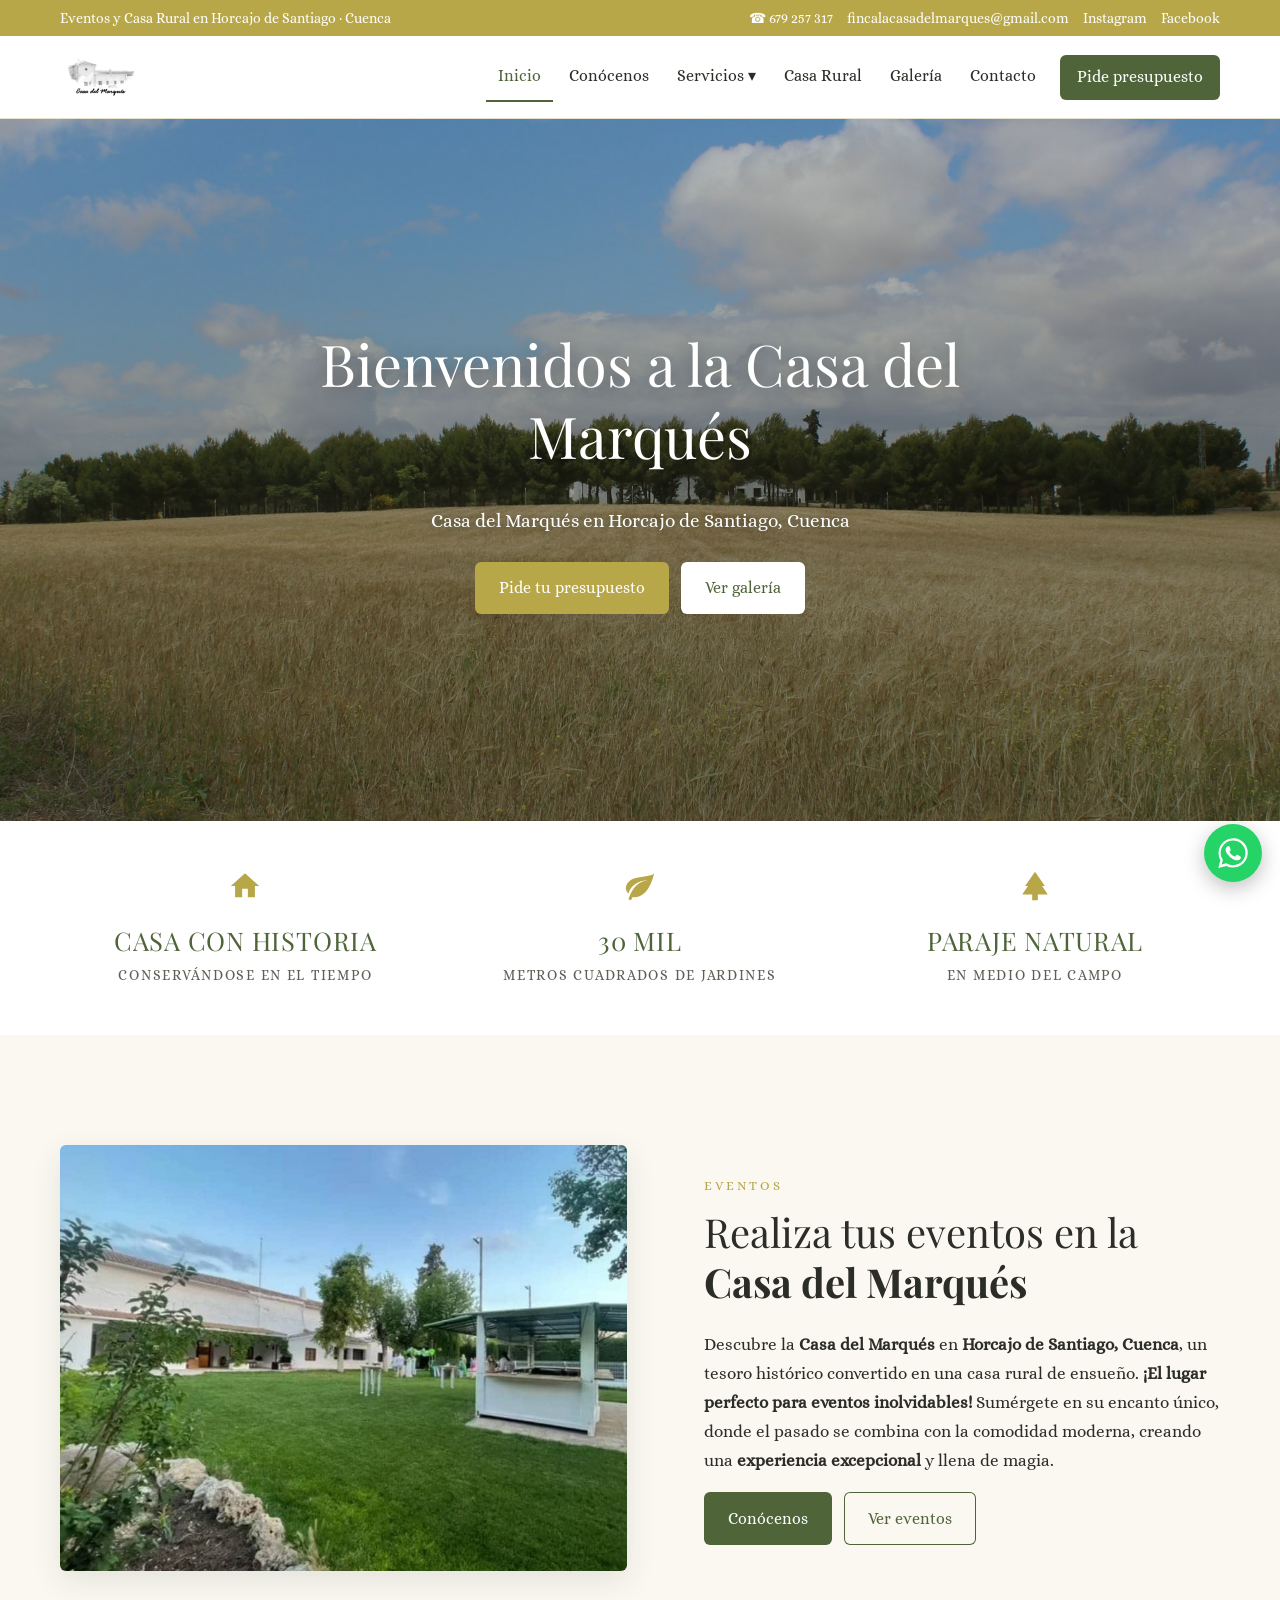
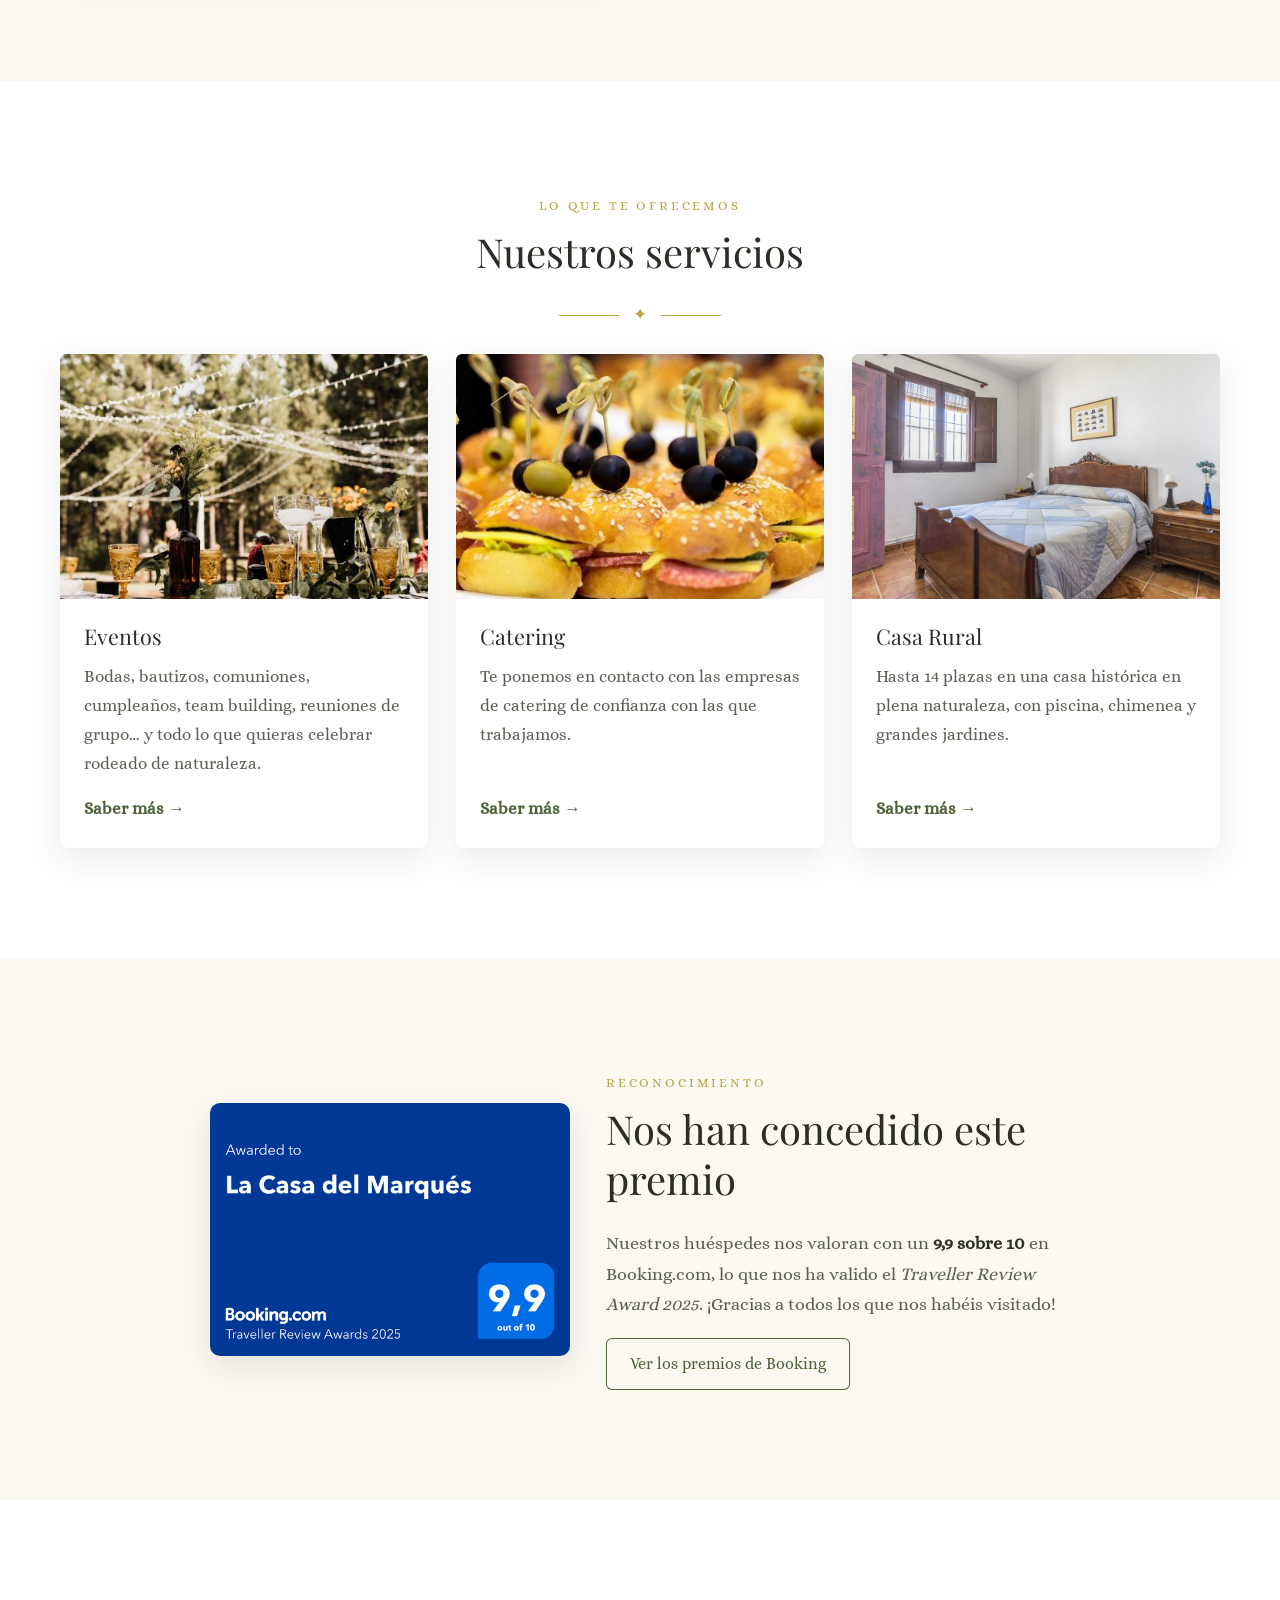
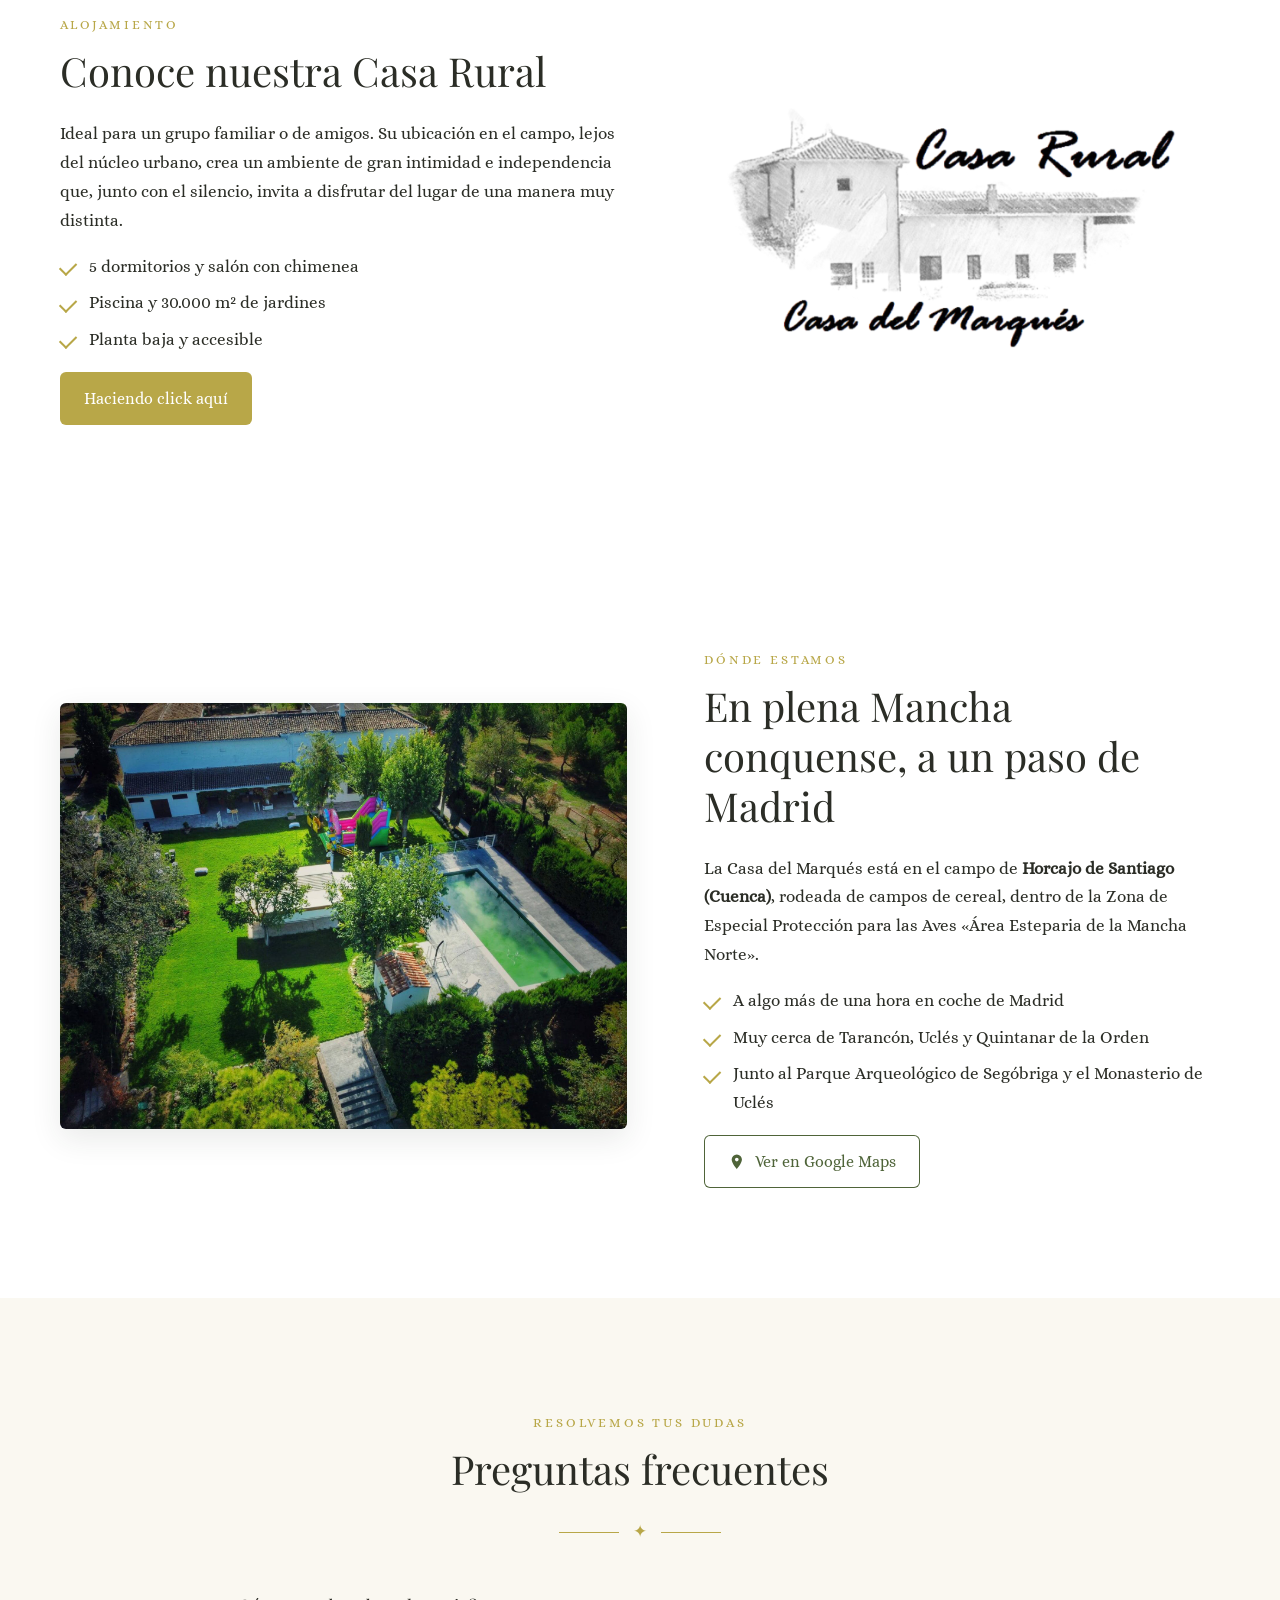
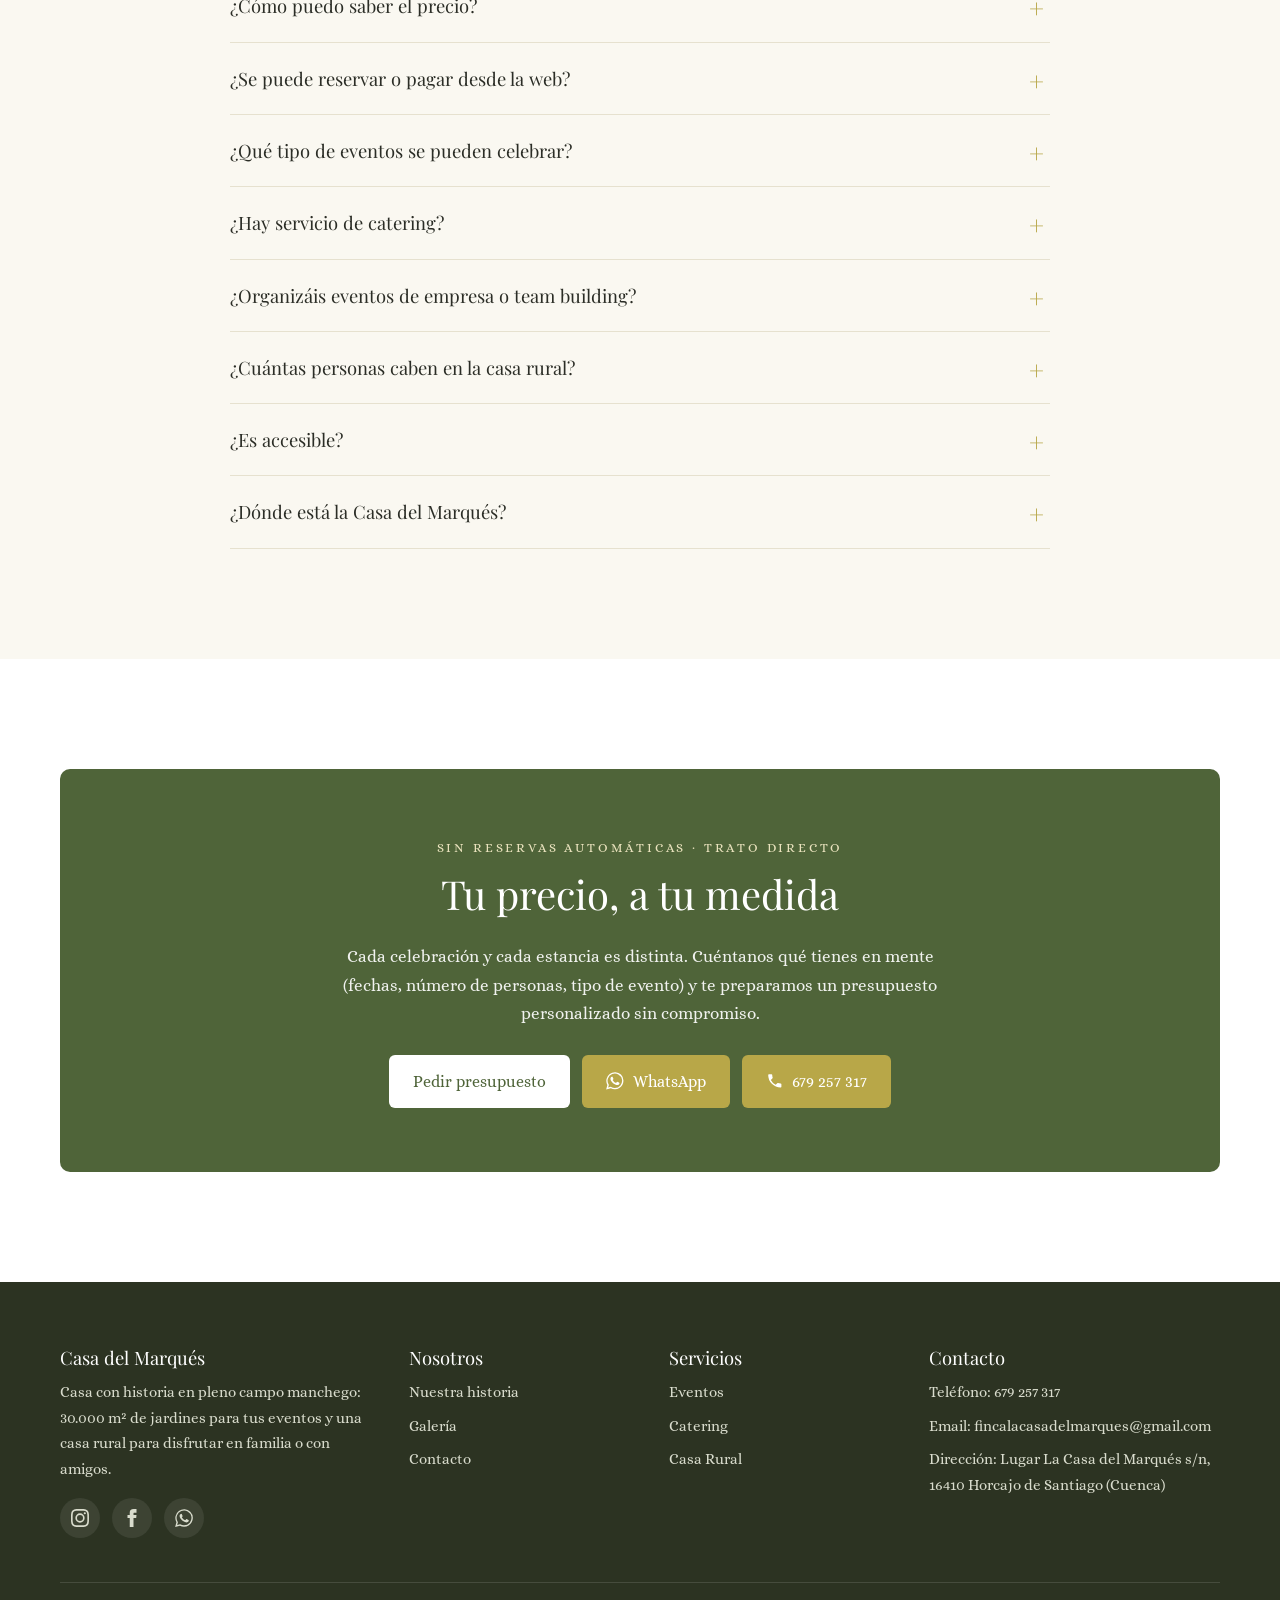
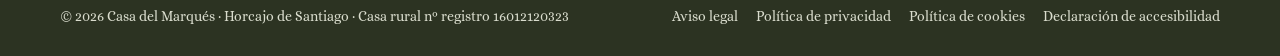
==== web-casa-del-marques-FINAL/index.html @ f844bd2a "Primera versión de la web de la Casa del Marqués" ====
<!doctype html>
<html lang="es">
<head>
<meta charset="utf-8">
<meta name="viewport" content="width=device-width, initial-scale=1">
<title>Casa del Marqués | Finca para eventos y casa rural en Cuenca (Horcajo de Santiago)</title>
<meta name="description" content="Finca para eventos y casa rural en Horcajo de Santiago (Cuenca), a algo más de una hora de Madrid: 30.000 m² de jardines para bodas, bautizos, comuniones, team building y reuniones de grupo. Pide presupuesto personalizado.">
<link rel="canonical" href="https://lacasadelmarques.es/">
<meta property="og:type" content="website">
<meta property="og:site_name" content="Casa del Marqués">
<meta property="og:title" content="Casa del Marqués | Finca para eventos y casa rural en Cuenca (Horcajo de Santiago)">
<meta property="og:description" content="Finca para eventos y casa rural en Horcajo de Santiago (Cuenca), a algo más de una hora de Madrid: 30.000 m² de jardines para bodas, bautizos, comuniones, team building y reuniones de grupo. Pide presupuesto personalizado.">
<meta property="og:url" content="https://lacasadelmarques.es/">
<meta property="og:image" content="https://lacasadelmarques.es/img/portada.jpg">
<meta property="og:locale" content="es_ES">
<meta name="theme-color" content="#4f6439">
<meta name="geo.region" content="ES-CU">
<meta name="geo.placename" content="Horcajo de Santiago">
<link rel="icon" href="img/favicon.svg" type="image/svg+xml">
<link rel="preconnect" href="https://fonts.googleapis.com">
<link rel="preconnect" href="https://fonts.gstatic.com" crossorigin>
<link href="https://fonts.googleapis.com/css2?family=Alice&family=Playfair+Display:ital,wght@0,400;0,600;1,400&display=swap" rel="stylesheet">
<link rel="stylesheet" href="css/estilos.css">
<script type="application/ld+json">{"@context": "https://schema.org", "@type": ["LodgingBusiness", "EventVenue"], "name": "Casa del Marqués", "description": "Finca para eventos y casa rural en Horcajo de Santiago (Cuenca): bodas, bautizos, comuniones, cumpleaños, team building y reuniones de grupo en 30.000 m² de jardines. Casa rural de 3 estrellas verdes para grupos de hasta 14 personas.", "areaServed": ["Cuenca", "Toledo", "Madrid", "Castilla-La Mancha"], "knowsAbout": ["Bodas", "Bautizos", "Comuniones", "Cumpleaños", "Team building", "Reuniones de empresa", "Turismo rural"], "url": "https://lacasadelmarques.es/", "telephone": "+34679257317", "email": "fincalacasadelmarques@gmail.com", "image": "https://lacasadelmarques.es/img/portada.jpg", "address": {"@type": "PostalAddress", "addressLocality": "Horcajo de Santiago", "postalCode": "16410", "addressRegion": "Cuenca", "addressCountry": "ES"}, "sameAs": ["https://www.instagram.com/casadelmarques_eventos", "https://www.facebook.com/eventoscasadelmarqueshorcajo"], "amenityFeature": [{"@type": "LocationFeatureSpecification", "name": "Piscina", "value": true}, {"@type": "LocationFeatureSpecification", "name": "Chimenea", "value": true}, {"@type": "LocationFeatureSpecification", "name": "Accesible", "value": true}, {"@type": "LocationFeatureSpecification", "name": "Cuna disponible", "value": true}, {"@type": "LocationFeatureSpecification", "name": "Amplios jardines", "value": true}]}</script><script type="application/ld+json">{"@context": "https://schema.org", "@type": "FAQPage", "mainEntity": [{"@type": "Question", "name": "¿Cómo puedo saber el precio?", "acceptedAnswer": {"@type": "Answer", "text": "No tenemos tarifas cerradas: cada evento o estancia se presupuesta de forma personalizada. Escríbenos con la fecha aproximada, el número de personas y lo que quieres celebrar, y te enviamos un precio sin compromiso."}}, {"@type": "Question", "name": "¿Se puede reservar o pagar desde la web?", "acceptedAnswer": {"@type": "Answer", "text": "No. Preferimos hablar contigo directamente para entender lo que necesitas. Escríbenos por el formulario, WhatsApp o teléfono y te atenderemos personalmente."}}, {"@type": "Question", "name": "¿Qué tipo de eventos se pueden celebrar?", "acceptedAnswer": {"@type": "Answer", "text": "Bodas, bautizos, comuniones, cumpleaños, despedidas de soltero/a, reuniones familiares, jubilaciones, retiros, actividades de team building y reuniones de grupo o de empresa… ¡y lo que quieras celebrar! Disponemos de 30.000 m² de jardines y praderas."}}, {"@type": "Question", "name": "¿Hay servicio de catering?", "acceptedAnswer": {"@type": "Answer", "text": "Trabajamos con empresas de catering de confianza y te ponemos en contacto con ellas para que elijas el menú que mejor se adapte a tu celebración y a tu presupuesto."}}, {"@type": "Question", "name": "¿Organizáis eventos de empresa o team building?", "acceptedAnswer": {"@type": "Answer", "text": "Sí. La finca es ideal para jornadas de team building, reuniones de grupo y encuentros de empresa en plena naturaleza, con 30.000 m² de jardines y praderas. Cuéntanos qué necesitas y te preparamos una propuesta."}}, {"@type": "Question", "name": "¿Cuántas personas caben en la casa rural?", "acceptedAnswer": {"@type": "Answer", "text": "La casa rural tiene 10 plazas en 5 dormitorios, ampliables con 2 sofás cama de matrimonio (4 plazas más) y una cuna de viaje."}}, {"@type": "Question", "name": "¿Es accesible?", "acceptedAnswer": {"@type": "Answer", "text": "Sí. La casa está en planta baja y cuenta con aseos adaptados."}}, {"@type": "Question", "name": "¿Dónde está la Casa del Marqués?", "acceptedAnswer": {"@type": "Answer", "text": "En pleno campo, en el término municipal de Horcajo de Santiago (Cuenca), en la Mancha conquense, dentro de una Zona de Especial Protección para las Aves (ZEPA) de la Red Natura 2000. Está a algo más de una hora en coche de Madrid y muy cerca de Tarancón, Uclés y el Parque Arqueológico de Segóbriga. Te enviamos la ubicación exacta al contactar."}}]}</script>
</head>
<body data-raiz="">

<a class="trampa" href="#contenido">Saltar al contenido</a>
<div class="barra-top">
  <div class="contenedor">
    <span class="solo-escritorio">Eventos y Casa Rural en Horcajo de Santiago · Cuenca</span>
    <span class="redes">
      <a href="tel:+34679257317">☎ 679 257 317</a>
      <a href="mailto:fincalacasadelmarques@gmail.com" class="solo-escritorio">fincalacasadelmarques@gmail.com</a>
      <a href="https://www.instagram.com/casadelmarques_eventos" target="_blank" rel="noopener">Instagram</a>
      <a href="https://www.facebook.com/eventoscasadelmarqueshorcajo" target="_blank" rel="noopener">Facebook</a>
    </span>
  </div>
</div>
<header class="cabecera">
  <div class="contenedor">
    <a class="logo" href="./" aria-label="Casa del Marqués — inicio">
      <img src="img/logo.png" alt="Casa del Marqués" width="120" height="62">
      <span class="logo-texto">Casa del Marqués<small>Horcajo de Santiago</small></span>
    </a>
    <button class="boton-menu" aria-label="Abrir menú" aria-expanded="false" aria-controls="nav"><span></span><span></span><span></span></button>
    <nav class="nav" id="nav" aria-label="Menú principal">
      <ul class="menu">
        <li><a href="./" aria-current="page">Inicio</a></li>
        <li><a href="conocenos/">Conócenos</a></li>
        <li class="submenu"><a href="eventos/">Servicios ▾</a>
          <ul>
            <li><a href="eventos/">Eventos</a></li>
            <li><a href="catering/">Catering</a></li>
            <li><a href="casa-rural/">Casa Rural</a></li>
          </ul>
        </li>
        <li><a href="casa-rural/">Casa Rural</a></li>
        <li><a href="galeria/">Galería</a></li>
        <li><a href="contacto/">Contacto</a></li>
        <li><a class="btn" href="contacto/">Pide presupuesto</a></li>
      </ul>
    </nav>
  </div>
</header>
<main id="contenido">


<section class="hero">
  <div class="foto-fondo"><img src="img/portada.jpg" alt="" fetchpriority="high"></div>
  <div class="contenido">
    <h1>Bienvenidos a la Casa del Marqués</h1>
    <p>Casa del Marqués en Horcajo de Santiago, Cuenca</p>
    <div class="botones"><a class="btn btn--dorado" href="contacto/">Pide tu presupuesto</a><a class="btn btn--blanco" href="galeria/">Ver galería</a></div>
  </div>
</section>

<section class="seccion" style="padding-block:48px">
  <div class="contenedor destacados">
    <a class="destacado" href="conocenos/" style="text-decoration:none"><svg viewBox="0 0 24 24" aria-hidden="true"><path d="M10 20v-6h4v6h5v-8h3L12 3 2 12h3v8z"/></svg><div class="num">Casa con historia</div><p>Conservándose en el tiempo</p></a>
    <a class="destacado" href="casa-rural/" style="text-decoration:none"><svg viewBox="0 0 24 24" aria-hidden="true"><path d="M17 8C8 10 5.9 16.2 3.8 21.3l1.9.7 1-2.3c.5.2 1 .3 1.3.3C19 20 22 3 22 3c-1 2-8 2.3-13 3.3S2 11.5 2 13.5s1.8 3.8 1.8 3.8C7 8 17 8 17 8z"/></svg><div class="num">30 mil</div><p>Metros cuadrados de jardines</p></a>
    <a class="destacado" href="galeria/" style="text-decoration:none"><svg viewBox="0 0 24 24" aria-hidden="true"><path d="M17 12h2L12 2 5 12h2l-4 6h7v4h4v-4h7z"/></svg><div class="num">Paraje natural</div><p>En medio del campo</p></a>
  </div>
</section>

<section class="seccion seccion--crema">
  <div class="contenedor bloque aparece">
    <div class="foto " data-nombre="Jardín de la Casa del Marqués preparado para un evento"><img src="img/vista_pradera_kiosco_2.jpg" alt="Jardín de la Casa del Marqués preparado para un evento" loading="lazy"></div>
    <div>
      <span class="antetitulo">Eventos</span>
      <h2>Realiza tus eventos en la <strong>Casa del Marqués</strong></h2>
      <p>Descubre la <strong>Casa del Marqués</strong> en <strong>Horcajo de Santiago, Cuenca</strong>, un tesoro histórico convertido en una casa rural de ensueño. <strong>¡El lugar perfecto para eventos inolvidables!</strong> Sumérgete en su encanto único, donde el pasado se combina con la comodidad moderna, creando una <strong>experiencia excepcional</strong> y llena de magia.</p>
      <div class="botones"><a class="btn" href="conocenos/">Conócenos</a><a class="btn btn--borde" href="eventos/">Ver eventos</a></div>
    </div>
  </div>
</section>

<section class="seccion">
  <div class="contenedor">
    <div class="centro aparece">
      <span class="antetitulo">Lo que te ofrecemos</span>
      <h2>Nuestros servicios</h2>
      <div class="adorno">✦</div>
    </div>
    <div class="tarjetas">
      <a class="tarjeta aparece" href="eventos/"><div class="foto " data-nombre="Evento en la Casa del Marqués"><img src="img/evento.jpg" alt="Evento en la Casa del Marqués" loading="lazy"></div><div class="cuerpo"><h3>Eventos</h3><p>Bodas, bautizos, comuniones, cumpleaños, team building, reuniones de grupo… y todo lo que quieras celebrar rodeado de naturaleza.</p><span class="mas">Saber más →</span></div></a>
      <a class="tarjeta aparece" href="catering/"><div class="foto " data-nombre="Servicio de catering"><img src="img/catering.jpg" alt="Servicio de catering" loading="lazy"></div><div class="cuerpo"><h3>Catering</h3><p>Te ponemos en contacto con las empresas de catering de confianza con las que trabajamos.</p><span class="mas">Saber más →</span></div></a>
      <a class="tarjeta aparece" href="casa-rural/"><div class="foto " data-nombre="Dormitorio de la casa rural"><img src="img/casa-rural.jpg" alt="Dormitorio de la casa rural" loading="lazy"></div><div class="cuerpo"><h3>Casa Rural</h3><p>Hasta 14 plazas en una casa histórica en plena naturaleza, con piscina, chimenea y grandes jardines.</p><span class="mas">Saber más →</span></div></a>
    </div>
  </div>
</section>

<section class="seccion seccion--crema">
  <div class="contenedor premio aparece">
    <img class="premio-img" src="img/premio-booking-2025.png" alt="Premio Booking.com Traveller Review Awards 2025: La Casa del Marqués, 9,9 sobre 10" width="420" height="295" loading="lazy">
    <div>
      <span class="antetitulo">Reconocimiento</span>
      <h2>Nos han concedido este premio</h2>
      <p class="lead">Nuestros huéspedes nos valoran con un <strong>9,9 sobre 10</strong> en Booking.com, lo que nos ha valido el <em>Traveller Review Award 2025</em>. ¡Gracias a todos los que nos habéis visitado!</p>
      <a class="btn btn--borde" href="https://www.booking.com/traveller-review-awards" target="_blank" rel="noopener">Ver los premios de Booking</a>
    </div>
  </div>
</section>

<section class="seccion">
  <div class="contenedor bloque bloque--inverso aparece">
    <div class="foto foto--dibujo" data-nombre="Casa Rural Casa del Marqués"><img src="img/casa-rural-dibujo.png" alt="Casa Rural Casa del Marqués" loading="lazy"></div>
    <div>
      <span class="antetitulo">Alojamiento</span>
      <h2>Conoce nuestra Casa Rural</h2>
      <p>Ideal para un grupo familiar o de amigos. Su ubicación en el campo, lejos del núcleo urbano, crea un ambiente de gran intimidad e independencia que, junto con el silencio, invita a disfrutar del lugar de una manera muy distinta.</p>
      <ul class="lista-check">
        <li>5 dormitorios y salón con chimenea</li>
        <li>Piscina y 30.000 m² de jardines</li>
        <li>Planta baja y accesible</li>
      </ul>
      <a class="btn btn--dorado" href="casa-rural/">Haciendo click aquí</a>
    </div>
  </div>
</section>

<section class="seccion">
  <div class="contenedor bloque aparece">
    <div class="foto " data-nombre="Vista aérea de la finca Casa del Marqués en Horcajo de Santiago"><img src="img/galeria/vista_aerea_pradera_1.jpg" alt="Vista aérea de la finca Casa del Marqués en Horcajo de Santiago" loading="lazy"></div>
    <div>
      <span class="antetitulo">Dónde estamos</span>
      <h2>En plena Mancha conquense, a un paso de Madrid</h2>
      <p>La Casa del Marqués está en el campo de <strong>Horcajo de Santiago (Cuenca)</strong>, rodeada de campos de cereal, dentro de la Zona de Especial Protección para las Aves «Área Esteparia de la Mancha Norte».</p>
      <ul class="lista-check">
        <li>A algo más de una hora en coche de Madrid</li>
        <li>Muy cerca de Tarancón, Uclés y Quintanar de la Orden</li>
        <li>Junto al Parque Arqueológico de Segóbriga y el Monasterio de Uclés</li>
      </ul>
      <a class="btn btn--borde" href="https://www.google.com/maps/search/?api=1&query=Casa+del+Marqu%C3%A9s+Horcajo+de+Santiago+Cuenca" target="_blank" rel="noopener"><svg viewBox="0 0 24 24" aria-hidden="true"><path d="M12 2a7 7 0 0 0-7 7c0 5.2 7 13 7 13s7-7.8 7-13a7 7 0 0 0-7-7zm0 9.5a2.5 2.5 0 1 1 0-5 2.5 2.5 0 0 1 0 5z"/></svg> Ver en Google Maps</a>
    </div>
  </div>
</section>

<section class="seccion seccion--crema">
  <div class="contenedor">
    <div class="centro aparece">
      <span class="antetitulo">Resolvemos tus dudas</span>
      <h2>Preguntas frecuentes</h2>
      <div class="adorno">✦</div>
    </div>
    <div class="faq"><details><summary>¿Cómo puedo saber el precio?</summary><p>No tenemos tarifas cerradas: cada evento o estancia se presupuesta de forma personalizada. Escríbenos con la fecha aproximada, el número de personas y lo que quieres celebrar, y te enviamos un precio sin compromiso.</p></details>
<details><summary>¿Se puede reservar o pagar desde la web?</summary><p>No. Preferimos hablar contigo directamente para entender lo que necesitas. Escríbenos por el formulario, WhatsApp o teléfono y te atenderemos personalmente.</p></details>
<details><summary>¿Qué tipo de eventos se pueden celebrar?</summary><p>Bodas, bautizos, comuniones, cumpleaños, despedidas de soltero/a, reuniones familiares, jubilaciones, retiros, actividades de team building y reuniones de grupo o de empresa… ¡y lo que quieras celebrar! Disponemos de 30.000 m² de jardines y praderas.</p></details>
<details><summary>¿Hay servicio de catering?</summary><p>Trabajamos con empresas de catering de confianza y te ponemos en contacto con ellas para que elijas el menú que mejor se adapte a tu celebración y a tu presupuesto.</p></details>
<details><summary>¿Organizáis eventos de empresa o team building?</summary><p>Sí. La finca es ideal para jornadas de team building, reuniones de grupo y encuentros de empresa en plena naturaleza, con 30.000 m² de jardines y praderas. Cuéntanos qué necesitas y te preparamos una propuesta.</p></details>
<details><summary>¿Cuántas personas caben en la casa rural?</summary><p>La casa rural tiene 10 plazas en 5 dormitorios, ampliables con 2 sofás cama de matrimonio (4 plazas más) y una cuna de viaje.</p></details>
<details><summary>¿Es accesible?</summary><p>Sí. La casa está en planta baja y cuenta con aseos adaptados.</p></details>
<details><summary>¿Dónde está la Casa del Marqués?</summary><p>En pleno campo, en el término municipal de Horcajo de Santiago (Cuenca), en la Mancha conquense, dentro de una Zona de Especial Protección para las Aves (ZEPA) de la Red Natura 2000. Está a algo más de una hora en coche de Madrid y muy cerca de Tarancón, Uclés y el Parque Arqueológico de Segóbriga. Te enviamos la ubicación exacta al contactar.</p></details></div>
  </div>
</section>


<section class="seccion">
  <div class="contenedor">
    <div class="cta aparece">
      <span class="antetitulo" style="color:var(--dorado-claro)">Sin reservas automáticas · trato directo</span>
      <h2>Tu precio, a tu medida</h2>
      <p>Cada celebración y cada estancia es distinta. Cuéntanos qué tienes en mente (fechas, número de personas, tipo de evento) y te preparamos un presupuesto personalizado sin compromiso.</p>
      <div class="botones">
        <a class="btn btn--blanco" href="contacto/">Pedir presupuesto</a>
        <a class="btn btn--dorado" href="https://wa.me/34679257317" target="_blank" rel="noopener"><svg viewBox="0 0 24 24" aria-hidden="true"><path d="M17.5 14.4c-.3-.1-1.8-.9-2-1s-.5-.1-.7.1-.8 1-.9 1.2-.3.2-.6.1a8 8 0 0 1-2.4-1.5 9 9 0 0 1-1.6-2c-.2-.3 0-.5.1-.6l.4-.5.3-.5v-.5l-.9-2.2c-.2-.6-.5-.5-.7-.5h-.6a1.1 1.1 0 0 0-.8.4 3.4 3.4 0 0 0-1 2.5 5.9 5.9 0 0 0 1.2 3.1 13.4 13.4 0 0 0 5.2 4.6c.7.3 1.3.5 1.7.6a4.2 4.2 0 0 0 1.9.1 3.1 3.1 0 0 0 2-1.4 2.5 2.5 0 0 0 .2-1.4c-.1-.1-.3-.2-.6-.3zM12 21.8a9.9 9.9 0 0 1-5-1.4l-.4-.2-3.7 1 1-3.6-.2-.4A9.9 9.9 0 1 1 12 21.8zm8.4-18.3A11.8 11.8 0 0 0 1.9 17.7L.2 24l6.4-1.7A11.8 11.8 0 0 0 23.8 12a11.7 11.7 0 0 0-3.4-8.5z"/></svg> WhatsApp</a>
        <a class="btn btn--dorado" href="tel:+34679257317"><svg viewBox="0 0 24 24" aria-hidden="true"><path d="M6.6 10.8a15.1 15.1 0 0 0 6.6 6.6l2.2-2.2c.3-.3.7-.4 1-.2 1.1.4 2.3.6 3.6.6.6 0 1 .4 1 1V20c0 .6-.4 1-1 1A17 17 0 0 1 3 4c0-.6.4-1 1-1h3.5c.6 0 1 .4 1 1 0 1.3.2 2.5.6 3.6.1.3 0 .7-.2 1z"/></svg> 679 257 317</a>
      </div>
    </div>
  </div>
</section>

</main>

<footer class="pie-web">
  <div class="contenedor">
    <div class="pie-columnas">
      <div>
        <h4>Casa del Marqués</h4>
        <p>Casa con historia en pleno campo manchego: 30.000 m² de jardines para tus eventos y una casa rural para disfrutar en familia o con amigos.</p>
        <div class="redes">
          <a href="https://www.instagram.com/casadelmarques_eventos" target="_blank" rel="noopener" aria-label="Instagram"><svg viewBox="0 0 24 24" aria-hidden="true"><path d="M12 2.2c3.2 0 3.6 0 4.8.1 3.3.1 4.8 1.7 4.9 4.9.1 1.3.1 1.6.1 4.8s0 3.6-.1 4.8c-.1 3.2-1.7 4.8-4.9 4.9-1.3.1-1.6.1-4.8.1s-3.6 0-4.8-.1c-3.3-.1-4.8-1.7-4.9-4.9C2.2 15.6 2.2 15.2 2.2 12s0-3.6.1-4.8C2.4 3.9 3.9 2.4 7.2 2.3c1.2-.1 1.6-.1 4.8-.1zM12 0C8.7 0 8.3 0 7.1.1 2.7.3.3 2.7.1 7.1 0 8.3 0 8.7 0 12s0 3.7.1 4.9c.2 4.4 2.6 6.8 7 7 1.2.1 1.6.1 4.9.1s3.7 0 4.9-.1c4.4-.2 6.8-2.6 7-7 .1-1.2.1-1.6.1-4.9s0-3.7-.1-4.9c-.2-4.4-2.6-6.8-7-7C15.7 0 15.3 0 12 0zm0 5.8a6.2 6.2 0 1 0 0 12.4 6.2 6.2 0 0 0 0-12.4zM12 16a4 4 0 1 1 0-8 4 4 0 0 1 0 8zm6.4-11.8a1.4 1.4 0 1 0 0 2.9 1.4 1.4 0 0 0 0-2.9z"/></svg></a>
          <a href="https://www.facebook.com/eventoscasadelmarqueshorcajo" target="_blank" rel="noopener" aria-label="Facebook"><svg viewBox="0 0 24 24" aria-hidden="true"><path d="M9 8H6v4h3v12h5V12h3.6l.4-4h-4V6.3c0-1 .2-1.3 1.1-1.3H18V0h-3.8C10.6 0 9 1.6 9 4.6z"/></svg></a>
          <a href="https://wa.me/34679257317" target="_blank" rel="noopener" aria-label="WhatsApp"><svg viewBox="0 0 24 24" aria-hidden="true"><path d="M17.5 14.4c-.3-.1-1.8-.9-2-1s-.5-.1-.7.1-.8 1-.9 1.2-.3.2-.6.1a8 8 0 0 1-2.4-1.5 9 9 0 0 1-1.6-2c-.2-.3 0-.5.1-.6l.4-.5.3-.5v-.5l-.9-2.2c-.2-.6-.5-.5-.7-.5h-.6a1.1 1.1 0 0 0-.8.4 3.4 3.4 0 0 0-1 2.5 5.9 5.9 0 0 0 1.2 3.1 13.4 13.4 0 0 0 5.2 4.6c.7.3 1.3.5 1.7.6a4.2 4.2 0 0 0 1.9.1 3.1 3.1 0 0 0 2-1.4 2.5 2.5 0 0 0 .2-1.4c-.1-.1-.3-.2-.6-.3zM12 21.8a9.9 9.9 0 0 1-5-1.4l-.4-.2-3.7 1 1-3.6-.2-.4A9.9 9.9 0 1 1 12 21.8zm8.4-18.3A11.8 11.8 0 0 0 1.9 17.7L.2 24l6.4-1.7A11.8 11.8 0 0 0 23.8 12a11.7 11.7 0 0 0-3.4-8.5z"/></svg></a>
        </div>
      </div>
      <div>
        <h4>Nosotros</h4>
        <ul>
          <li><a href="conocenos/">Nuestra historia</a></li>
          <li><a href="galeria/">Galería</a></li>
          <li><a href="contacto/">Contacto</a></li>
        </ul>
      </div>
      <div>
        <h4>Servicios</h4>
        <ul>
          <li><a href="eventos/">Eventos</a></li>
          <li><a href="catering/">Catering</a></li>
          <li><a href="casa-rural/">Casa Rural</a></li>
        </ul>
      </div>
      <div>
        <h4>Contacto</h4>
        <ul>
          <li>Teléfono: <a href="tel:+34679257317">679 257 317</a></li>
          <li>Email: <a href="mailto:fincalacasadelmarques@gmail.com">fincalacasadelmarques@gmail.com</a></li>
          <li>Dirección: <a href="https://www.google.com/maps/search/?api=1&query=Casa+del+Marqu%C3%A9s+Horcajo+de+Santiago+Cuenca" target="_blank" rel="noopener">Lugar La Casa del Marqués s/n, 16410 Horcajo de Santiago (Cuenca)</a></li>
        </ul>
      </div>
    </div>
    <div class="pie-legal">
      <span>© <span id="anio">2026</span> Casa del Marqués · Horcajo de Santiago · Casa rural nº registro 16012120323</span>
      <nav aria-label="Legal">
        <a href="aviso-legal/">Aviso legal</a>
        <a href="privacidad/">Política de privacidad</a>
        <a href="cookies/">Política de cookies</a>
        <a href="accesibilidad/">Declaración de accesibilidad</a>
      </nav>
    </div>
  </div>
</footer>
<a class="whatsapp-flotante" href="https://wa.me/34679257317?text=Hola%2C%20quer%C3%ADa%20informaci%C3%B3n%20sobre%20la%20Casa%20del%20Marqu%C3%A9s" target="_blank" rel="noopener" aria-label="Escríbenos por WhatsApp"><svg viewBox="0 0 24 24" aria-hidden="true"><path d="M17.5 14.4c-.3-.1-1.8-.9-2-1s-.5-.1-.7.1-.8 1-.9 1.2-.3.2-.6.1a8 8 0 0 1-2.4-1.5 9 9 0 0 1-1.6-2c-.2-.3 0-.5.1-.6l.4-.5.3-.5v-.5l-.9-2.2c-.2-.6-.5-.5-.7-.5h-.6a1.1 1.1 0 0 0-.8.4 3.4 3.4 0 0 0-1 2.5 5.9 5.9 0 0 0 1.2 3.1 13.4 13.4 0 0 0 5.2 4.6c.7.3 1.3.5 1.7.6a4.2 4.2 0 0 0 1.9.1 3.1 3.1 0 0 0 2-1.4 2.5 2.5 0 0 0 .2-1.4c-.1-.1-.3-.2-.6-.3zM12 21.8a9.9 9.9 0 0 1-5-1.4l-.4-.2-3.7 1 1-3.6-.2-.4A9.9 9.9 0 1 1 12 21.8zm8.4-18.3A11.8 11.8 0 0 0 1.9 17.7L.2 24l6.4-1.7A11.8 11.8 0 0 0 23.8 12a11.7 11.7 0 0 0-3.4-8.5z"/></svg></a>

<script src="js/main.js"></script>
</body>
</html>
---- web-casa-del-marques-FINAL/css/estilos.css ----
/* =========================================================
   Casa del Marqués — hoja de estilos
   Para cambiar los colores de toda la web, edita las variables
   de :root (justo debajo).
   ========================================================= */
:root {
  --verde: #4f6439;        /* verde oliva principal (botones, títulos) */
  --verde-oscuro: #3a4a2a;
  --dorado: #b8a748;       /* dorado de los detalles */
  --dorado-claro: #e9e2bd;
  --crema: #faf8f1;        /* fondo suave de secciones */
  --texto: #2b2d26;
  --texto-suave: #5d6056;
  --blanco: #ffffff;
  --borde: #e6e1cf;
  --sombra: 0 10px 30px rgba(43, 45, 38, .10);
  --radio: 6px;
  --ancho: 1160px;
  --titulos: "Playfair Display", Georgia, serif;
  --cuerpo: "Alice", Georgia, serif;
}

* { box-sizing: border-box; }
html { scroll-behavior: smooth; }
body {
  margin: 0;
  font-family: var(--cuerpo);
  font-size: 17px;
  line-height: 1.7;
  color: var(--texto);
  background: var(--blanco);
}
img { max-width: 100%; display: block; }
a { color: var(--verde); }
h1, h2, h3, h4 { font-family: var(--titulos); font-weight: 400; line-height: 1.25; color: var(--texto); margin: 0 0 .6em; }
h1 { font-size: clamp(2.1rem, 5vw, 3.6rem); }
h2 { font-size: clamp(1.7rem, 3.5vw, 2.5rem); }
h3 { font-size: 1.35rem; }
p { margin: 0 0 1em; }
strong { color: var(--texto); }

.contenedor { width: min(var(--ancho), 100% - 32px); margin-inline: auto; }
.seccion { padding: clamp(56px, 9vw, 110px) 0; }
.seccion--crema { background: var(--crema); }
.centro { text-align: center; }
.antetitulo {
  display: inline-block; font-size: .8rem; letter-spacing: .22em; text-transform: uppercase;
  color: var(--dorado); margin-bottom: .8em;
}
.adorno { display: flex; align-items: center; justify-content: center; gap: 14px; color: var(--dorado); margin: 0 auto 1.4em; }
.adorno::before, .adorno::after { content: ""; height: 1px; width: 60px; background: var(--dorado); }
.lead { font-size: 1.12rem; color: var(--texto-suave); max-width: 720px; }
.centro .lead { margin-inline: auto; }

/* ---------- Botones ---------- */
.btn {
  display: inline-flex; align-items: center; gap: .55em; padding: .8em 1.5em;
  background: var(--verde); color: var(--blanco); border: 0; border-radius: var(--radio);
  font-family: var(--cuerpo); font-size: 1rem; text-decoration: none; cursor: pointer;
  transition: background .2s, transform .2s;
}
.btn:hover { background: var(--verde-oscuro); transform: translateY(-1px); }
.btn--dorado { background: var(--dorado); }
.btn--dorado:hover { background: #9d8e38; }
.btn--borde { background: transparent; color: var(--verde); box-shadow: inset 0 0 0 1px var(--verde); }
.btn--borde:hover { background: var(--verde); color: var(--blanco); }
.btn--blanco { background: var(--blanco); color: var(--verde); }
.btn--blanco:hover { background: var(--dorado-claro); }
.botones { display: flex; flex-wrap: wrap; gap: 12px; }
.centro .botones { justify-content: center; }
.btn svg { width: 1.1em; height: 1.1em; fill: currentColor; }

/* ---------- Barra superior y cabecera ---------- */
.barra-top { background: var(--dorado); color: var(--blanco); font-size: .9rem; }
.barra-top .contenedor { display: flex; justify-content: space-between; gap: 16px; padding: 6px 0; flex-wrap: wrap; }
.barra-top a { color: var(--blanco); text-decoration: none; }
.barra-top a:hover { text-decoration: underline; }
.barra-top .redes { display: flex; gap: 14px; }

.cabecera { position: sticky; top: 0; z-index: 50; background: rgba(255,255,255,.97); backdrop-filter: blur(6px); border-bottom: 1px solid var(--borde); }
.cabecera .contenedor { display: flex; align-items: center; justify-content: space-between; min-height: 82px; gap: 20px; }
.logo { display: flex; align-items: center; gap: 12px; text-decoration: none; color: var(--texto); }
.logo img { height: 62px; width: auto; }
.logo-texto { font-family: var(--titulos); font-size: 1.35rem; font-style: italic; line-height: 1.1; }
.logo-texto small { display: block; font-family: var(--cuerpo); font-style: normal; font-size: .68rem; letter-spacing: .2em; text-transform: uppercase; color: var(--dorado); }
.logo.tiene-imagen .logo-texto { display: none; }

.menu { display: flex; align-items: center; gap: 4px; list-style: none; margin: 0; padding: 0; }
.menu a { display: block; padding: 10px 12px; text-decoration: none; color: var(--texto); font-size: .98rem; border-bottom: 2px solid transparent; }
.menu a:hover, .menu a[aria-current="page"] { color: var(--verde); border-bottom-color: var(--verde); }
.menu .btn { color: var(--blanco); border-bottom: 0; padding: .6em 1.1em; margin-left: 8px; }
.menu .btn:hover { color: var(--blanco); }
.submenu { position: relative; }
.submenu > ul { position: absolute; top: 100%; left: 0; min-width: 190px; background: var(--blanco); list-style: none; padding: 8px 0; margin: 0; box-shadow: var(--sombra); border-radius: var(--radio); opacity: 0; visibility: hidden; transform: translateY(6px); transition: .2s; }
.submenu:hover > ul, .submenu:focus-within > ul { opacity: 1; visibility: visible; transform: none; }
.submenu > ul a { border: 0; padding: 8px 18px; }
.boton-menu { display: none; background: none; border: 0; padding: 10px; cursor: pointer; }
.boton-menu span { display: block; width: 26px; height: 2px; background: var(--texto); margin: 6px 0; transition: .25s; }

@media (max-width: 960px) {
  .boton-menu { display: block; }
  .nav { position: fixed; inset: 82px 0 0 0; background: var(--blanco); transform: translateX(100%); transition: transform .3s; overflow-y: auto; }
  .nav.abierto { transform: none; }
  .menu { flex-direction: column; align-items: stretch; padding: 16px; gap: 0; }
  .menu a { padding: 14px 8px; border-bottom: 1px solid var(--borde); font-size: 1.1rem; }
  .submenu > ul { position: static; opacity: 1; visibility: visible; transform: none; box-shadow: none; padding: 0 0 0 16px; }
  .menu .btn { margin: 16px 0 0; justify-content: center; }
  .barra-top .solo-escritorio { display: none; }
}

/* ---------- Portada (hero) ---------- */
.hero { position: relative; min-height: 78vh; display: grid; place-items: center; text-align: center; color: var(--blanco); overflow: hidden; }
.hero--corto { min-height: 46vh; }
.hero .foto-fondo { position: absolute; inset: 0; }
.hero .foto-fondo img { width: 100%; height: 100%; object-fit: cover; }
.hero::after { content: ""; position: absolute; inset: 0; background: linear-gradient(180deg, rgba(20,24,14,.25), rgba(20,24,14,.55)); }
.hero .contenido { position: relative; z-index: 2; padding: 40px 16px; max-width: 860px; }
.hero h1 { color: var(--blanco); text-shadow: 0 2px 18px rgba(0,0,0,.35); }
.hero p { font-size: 1.2rem; text-shadow: 0 1px 10px rgba(0,0,0,.4); }
.hero .botones { justify-content: center; margin-top: 1.4em; }

/* Fondo de respaldo cuando aún no hay foto */
.foto-fondo, .foto { background: linear-gradient(135deg, #7d8a5c 0%, #b8a748 55%, #d9cf9c 100%); }
.foto { position: relative; overflow: hidden; border-radius: var(--radio); }
.foto img { width: 100%; height: 100%; object-fit: cover; transition: transform .6s; }
.foto[data-nombre]::before {
  content: attr(data-nombre); position: absolute; inset: auto 0 0 0; padding: 8px 12px;
  font-size: .78rem; color: rgba(255,255,255,.9); letter-spacing: .04em;
}
.foto.cargada::before { display: none; }
.foto img.falta { visibility: hidden; }

/* ---------- Destacados ---------- */
.destacados { display: grid; grid-template-columns: repeat(3, 1fr); gap: 24px; text-align: center; }
.destacado .num { font-family: var(--titulos); font-size: 1.6rem; color: var(--verde); text-transform: uppercase; letter-spacing: .03em; }
.destacado p { font-size: .9rem; letter-spacing: .12em; text-transform: uppercase; color: var(--texto-suave); margin: 0; }
.destacado svg { width: 34px; height: 34px; fill: var(--dorado); margin-bottom: 6px; }
@media (max-width: 700px) { .destacados { grid-template-columns: 1fr; gap: 32px; } }

/* ---------- Bloques imagen + texto ---------- */
.bloque { display: grid; grid-template-columns: 1.1fr 1fr; gap: clamp(28px, 6vw, 80px); align-items: center; }
.bloque--inverso .foto { order: 2; }
.bloque .foto { aspect-ratio: 4 / 3; box-shadow: var(--sombra); }
@media (max-width: 860px) { .bloque { grid-template-columns: 1fr; } .bloque--inverso .foto { order: 0; } }

/* ---------- Tarjetas de servicios ---------- */
.tarjetas { display: grid; grid-template-columns: repeat(3, 1fr); gap: 28px; }
.tarjeta { background: var(--blanco); border-radius: var(--radio); overflow: hidden; box-shadow: var(--sombra); display: flex; flex-direction: column; text-decoration: none; color: inherit; transition: transform .3s; }
.tarjeta:hover { transform: translateY(-4px); }
.tarjeta:hover .foto img { transform: scale(1.05); }
.tarjeta .foto { aspect-ratio: 3 / 2; border-radius: 0; }
.tarjeta .cuerpo { padding: 24px; flex: 1; display: flex; flex-direction: column; }
.tarjeta .cuerpo p { color: var(--texto-suave); flex: 1; }
.tarjeta .mas { color: var(--verde); font-weight: bold; }
@media (max-width: 900px) { .tarjetas { grid-template-columns: 1fr; max-width: 520px; margin-inline: auto; } }

/* ---------- Premio Booking ---------- */
.premio { display: grid; grid-template-columns: auto 1fr; gap: 36px; align-items: center; max-width: 860px; margin-inline: auto; }
.sello { width: 210px; aspect-ratio: 1; background: #003b95; color: #fff; border-radius: 10px; padding: 18px; display: flex; flex-direction: column; justify-content: space-between; font-family: Arial, Helvetica, sans-serif; box-shadow: var(--sombra); }
.sello small { font-size: .78rem; opacity: .9; }
.sello b { font-size: 1.1rem; line-height: 1.2; }
.sello .nota { align-self: flex-end; background: #006ce4; border-radius: 8px; padding: 6px 12px; font-size: 2rem; font-weight: 700; line-height: 1; }
@media (max-width: 640px) { .premio { grid-template-columns: 1fr; justify-items: center; text-align: center; } }

/* ---------- Precio personalizado ---------- */
.cta { background: var(--verde); color: var(--blanco); border-radius: 10px; padding: clamp(32px, 6vw, 64px); text-align: center; position: relative; overflow: hidden; }
.cta h2, .cta p { color: var(--blanco); }
.cta p { opacity: .92; max-width: 640px; margin-inline: auto; }
.cta .botones { justify-content: center; margin-top: 1.5em; }

/* ---------- Listas ---------- */
.lista-check { list-style: none; padding: 0; margin: 0 0 1em; }
.lista-check li { padding-left: 1.7em; position: relative; margin-bottom: .45em; }
.lista-check li::before { content: ""; position: absolute; left: 0; top: .55em; width: .8em; height: .45em; border-left: 2px solid var(--dorado); border-bottom: 2px solid var(--dorado); transform: rotate(-45deg); }
.columnas { display: grid; grid-template-columns: repeat(auto-fit, minmax(220px, 1fr)); gap: 28px; }
.caja { background: var(--blanco); border: 1px solid var(--borde); border-radius: var(--radio); padding: 26px; }
.caja h3 { color: var(--verde); }

.eventos-lista { display: grid; grid-template-columns: repeat(auto-fit, minmax(170px, 1fr)); gap: 16px; list-style: none; padding: 0; margin: 2em 0; }
.eventos-lista li { background: var(--blanco); border: 1px solid var(--borde); border-radius: var(--radio); padding: 22px 14px; text-align: center; font-family: var(--titulos); font-size: 1.15rem; }
.eventos-lista li svg { display: block; width: 30px; height: 30px; margin: 0 auto 8px; fill: var(--dorado); }

/* ---------- Tabla ---------- */
.tabla { width: 100%; border-collapse: collapse; font-size: .97rem; }
.tabla th, .tabla td { text-align: left; padding: 10px 12px; border-bottom: 1px solid var(--borde); }
.tabla th { font-family: var(--titulos); font-weight: 400; color: var(--verde); }
.tabla td:last-child { text-align: right; white-space: nowrap; }
.nota-peq { font-size: .9rem; color: var(--texto-suave); }

/* ---------- Galería ---------- */
.filtros { display: flex; flex-wrap: wrap; justify-content: center; gap: 8px; margin-bottom: 32px; }
.filtros button { background: none; border: 1px solid var(--borde); border-radius: 30px; padding: 8px 18px; font-family: var(--cuerpo); font-size: .95rem; cursor: pointer; color: var(--texto); }
.filtros button[aria-pressed="true"], .filtros button:hover { background: var(--verde); color: var(--blanco); border-color: var(--verde); }
.galeria { display: grid; grid-template-columns: repeat(auto-fill, minmax(240px, 1fr)); gap: 12px; }
.galeria button { padding: 0; border: 0; cursor: zoom-in; aspect-ratio: 4 / 3; }
.galeria button:hover img { transform: scale(1.05); }
.galeria .oculto { display: none; }
.mini-galeria { display: grid; grid-template-columns: repeat(3, 1fr); gap: 12px; }
.mini-galeria .foto { aspect-ratio: 1; }
@media (max-width: 600px) { .mini-galeria { grid-template-columns: repeat(2, 1fr); } }

.visor { position: fixed; inset: 0; z-index: 200; background: rgba(15,16,12,.94); display: none; align-items: center; justify-content: center; padding: 50px 60px; }
.visor.abierto { display: flex; }
.visor img { max-height: 100%; max-width: 100%; object-fit: contain; border-radius: 4px; }
.visor button { position: absolute; background: rgba(255,255,255,.12); color: #fff; border: 0; width: 46px; height: 46px; border-radius: 50%; font-size: 1.6rem; cursor: pointer; }
.visor button:hover { background: rgba(255,255,255,.25); }
.visor .cerrar { top: 14px; right: 14px; }
.visor .ant { left: 10px; top: 50%; transform: translateY(-50%); }
.visor .sig { right: 10px; top: 50%; transform: translateY(-50%); }
.visor .pie { position: absolute; bottom: 14px; left: 0; right: 0; text-align: center; color: #ddd; font-size: .9rem; }

/* ---------- Preguntas frecuentes ---------- */
.faq { max-width: 820px; margin-inline: auto; }
.faq details { border-bottom: 1px solid var(--borde); padding: 4px 0; }
.faq summary { cursor: pointer; list-style: none; padding: 16px 36px 16px 0; font-family: var(--titulos); font-size: 1.15rem; position: relative; }
.faq summary::-webkit-details-marker { display: none; }
.faq summary::after { content: "+"; position: absolute; right: 6px; top: 12px; font-size: 1.6rem; color: var(--dorado); transition: transform .2s; }
.faq details[open] summary::after { transform: rotate(45deg); }
.faq details p { color: var(--texto-suave); padding-bottom: 10px; }

/* ---------- Formulario ---------- */
.contacto-grid { display: grid; grid-template-columns: 1fr 1.4fr; gap: clamp(28px, 5vw, 64px); align-items: start; }
@media (max-width: 900px) { .contacto-grid { grid-template-columns: 1fr; } }
.datos-contacto { list-style: none; padding: 0; margin: 0 0 1.6em; }
.datos-contacto li { display: flex; gap: 14px; align-items: flex-start; margin-bottom: 18px; }
.datos-contacto svg { width: 22px; height: 22px; fill: var(--dorado); flex: none; margin-top: 4px; }
.datos-contacto a { color: var(--texto); text-decoration: none; }
.datos-contacto a:hover { color: var(--verde); }
.datos-contacto small { display: block; color: var(--texto-suave); font-size: .8rem; letter-spacing: .1em; text-transform: uppercase; }

.formulario { background: var(--blanco); border-radius: 10px; padding: clamp(22px, 4vw, 40px); box-shadow: var(--sombra); }
.campos { display: grid; grid-template-columns: 1fr 1fr; gap: 16px; }
.campo { display: flex; flex-direction: column; gap: 6px; }
.campo--ancho { grid-column: 1 / -1; }
@media (max-width: 600px) { .campos { grid-template-columns: 1fr; } }
.campo label { font-size: .92rem; color: var(--texto-suave); }
.campo input, .campo select, .campo textarea {
  font: inherit; font-size: 1rem; padding: 11px 13px; border: 1px solid var(--borde); border-radius: var(--radio);
  background: var(--crema); color: var(--texto); width: 100%;
}
.campo input:focus, .campo select:focus, .campo textarea:focus { outline: 2px solid var(--dorado); outline-offset: 1px; background: var(--blanco); }
.campo textarea { min-height: 120px; resize: vertical; }
.check { display: flex; gap: 10px; align-items: flex-start; font-size: .9rem; color: var(--texto-suave); grid-column: 1 / -1; }
.check input { margin-top: 5px; accent-color: var(--verde); }
.trampa { position: absolute; left: -9999px; }
.solo-casa { display: contents; }
.solo-casa[hidden] { display: none; }

/* ---------- Pie ---------- */
.pie-web { background: #2c3322; color: #d9dccd; padding: 64px 0 28px; font-size: .95rem; }
.pie-web a { color: #d9dccd; text-decoration: none; }
.pie-web a:hover { color: var(--dorado-claro); }
.pie-web h4 { color: var(--blanco); font-size: 1.15rem; }
.pie-columnas { display: grid; grid-template-columns: 1.4fr 1fr 1fr 1.3fr; gap: 36px; }
.pie-web ul { list-style: none; padding: 0; margin: 0; }
.pie-web li { margin-bottom: 8px; }
.pie-web .redes { display: flex; gap: 12px; margin-top: 14px; }
.pie-web .redes a { width: 40px; height: 40px; border-radius: 50%; background: rgba(255,255,255,.08); display: grid; place-items: center; }
.pie-web .redes a:hover { background: var(--dorado); }
.pie-web .redes svg { width: 18px; height: 18px; fill: currentColor; }
.pie-legal { border-top: 1px solid rgba(255,255,255,.12); margin-top: 44px; padding-top: 22px; display: flex; flex-wrap: wrap; gap: 8px 22px; justify-content: space-between; font-size: .85rem; }
.pie-legal nav { display: flex; flex-wrap: wrap; gap: 8px 18px; }
@media (max-width: 900px) { .pie-columnas { grid-template-columns: 1fr 1fr; } }
@media (max-width: 560px) { .pie-columnas { grid-template-columns: 1fr; } }

/* ---------- Botón flotante WhatsApp ---------- */
.whatsapp-flotante { position: fixed; right: 18px; bottom: 18px; z-index: 90; width: 58px; height: 58px; border-radius: 50%; background: #25d366; display: grid; place-items: center; box-shadow: 0 6px 20px rgba(0,0,0,.25); transition: transform .2s; }
.whatsapp-flotante:hover { transform: scale(1.08); }
.whatsapp-flotante svg { width: 30px; height: 30px; fill: #fff; }

/* ---------- Textos legales ---------- */
.texto-legal { max-width: 820px; }
.texto-legal h2 { font-size: 1.5rem; margin-top: 1.6em; }
.pendiente { background: #fff6d6; padding: 0 4px; border-radius: 3px; }

/* ---------- Animación de aparición ---------- */
.aparece { opacity: 0; transform: translateY(18px); transition: opacity .8s, transform .8s; }
.aparece.visible { opacity: 1; transform: none; }
@media (prefers-reduced-motion: reduce) { .aparece { opacity: 1; transform: none; } * { scroll-behavior: auto !important; } }
a.trampa:focus { left: 16px; top: 16px; z-index: 300; background: var(--verde); color: #fff; padding: 10px 16px; border-radius: 6px; }
.premio-img { width: min(360px, 100%); height: auto; border-radius: 10px; box-shadow: var(--sombra); }
.premio { grid-template-columns: minmax(0, 360px) 1fr; }
@media (max-width: 640px) { .premio { grid-template-columns: 1fr; } }
.foto.cargada { background: none; }
.foto--dibujo img { object-fit: contain; }
.bloque .foto--dibujo { box-shadow: none; }
@media (min-width: 900px) { .eventos-lista { grid-template-columns: repeat(5, 1fr); } }
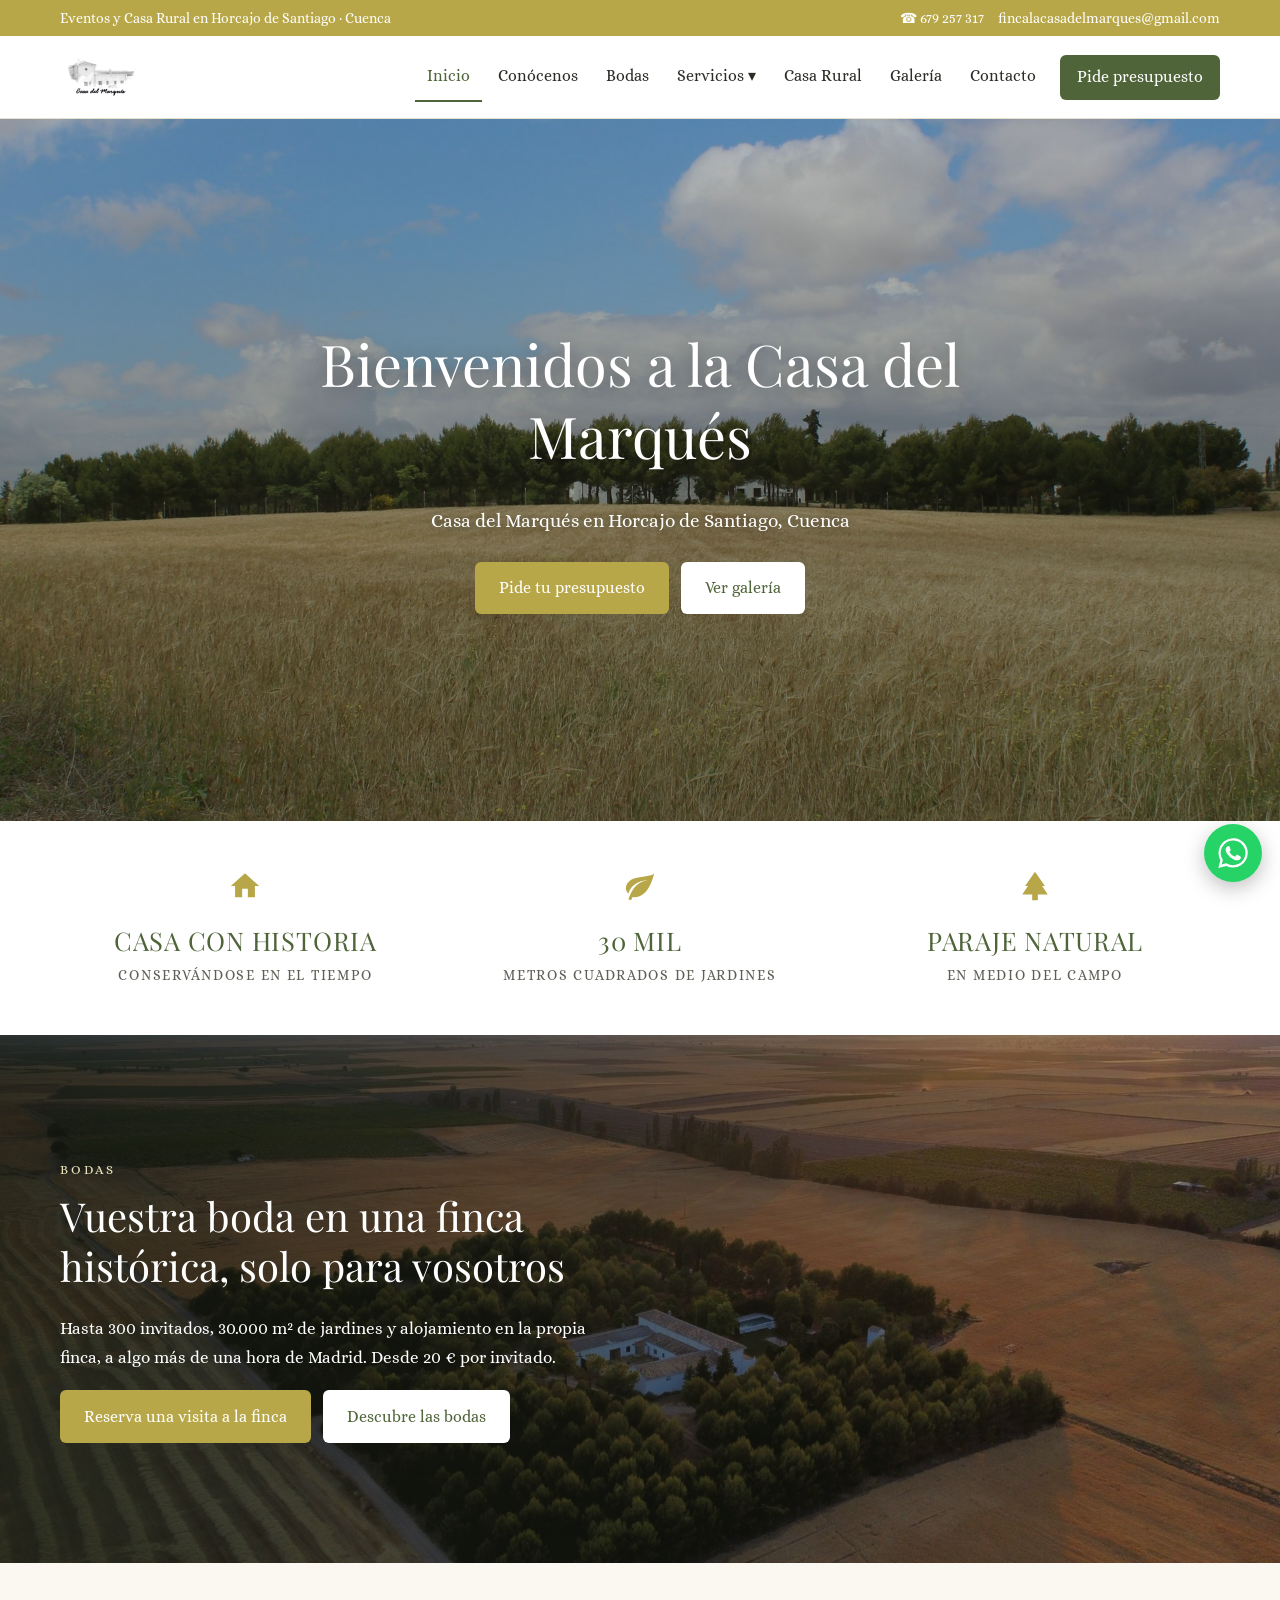
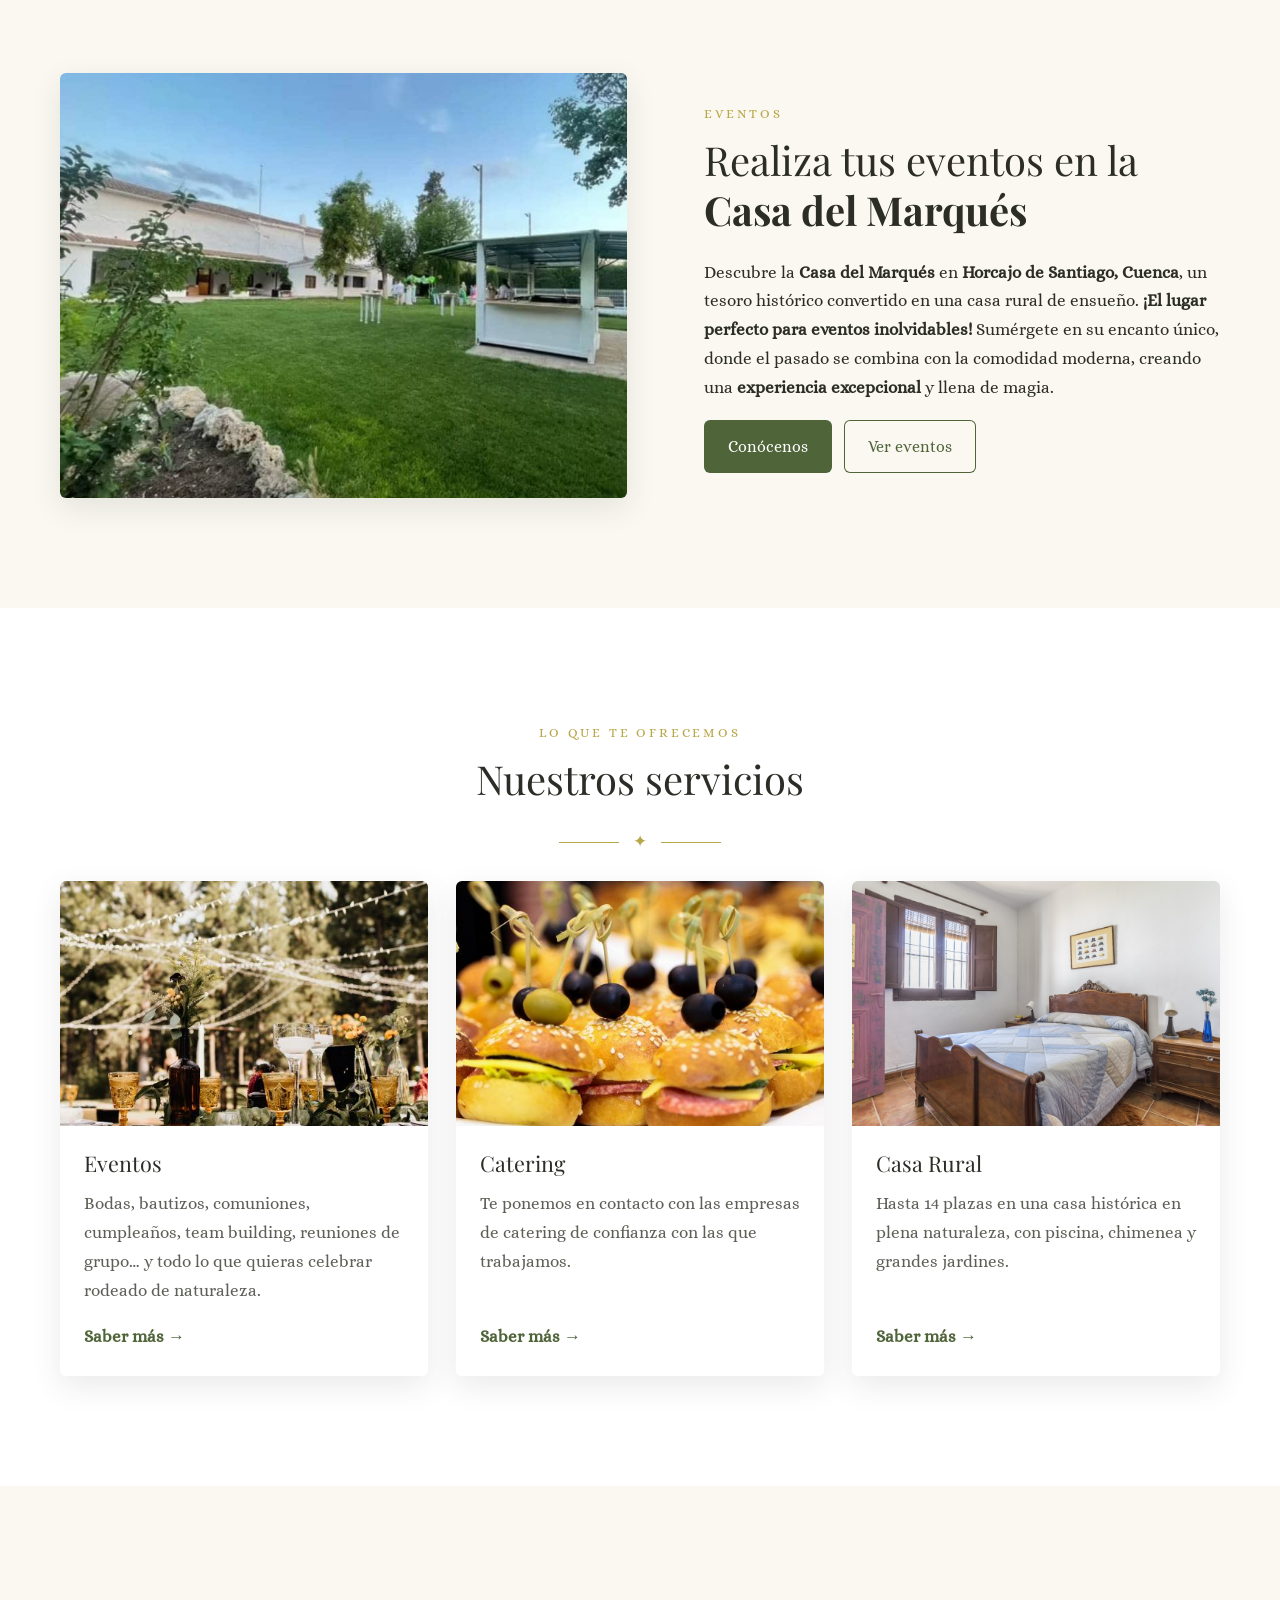
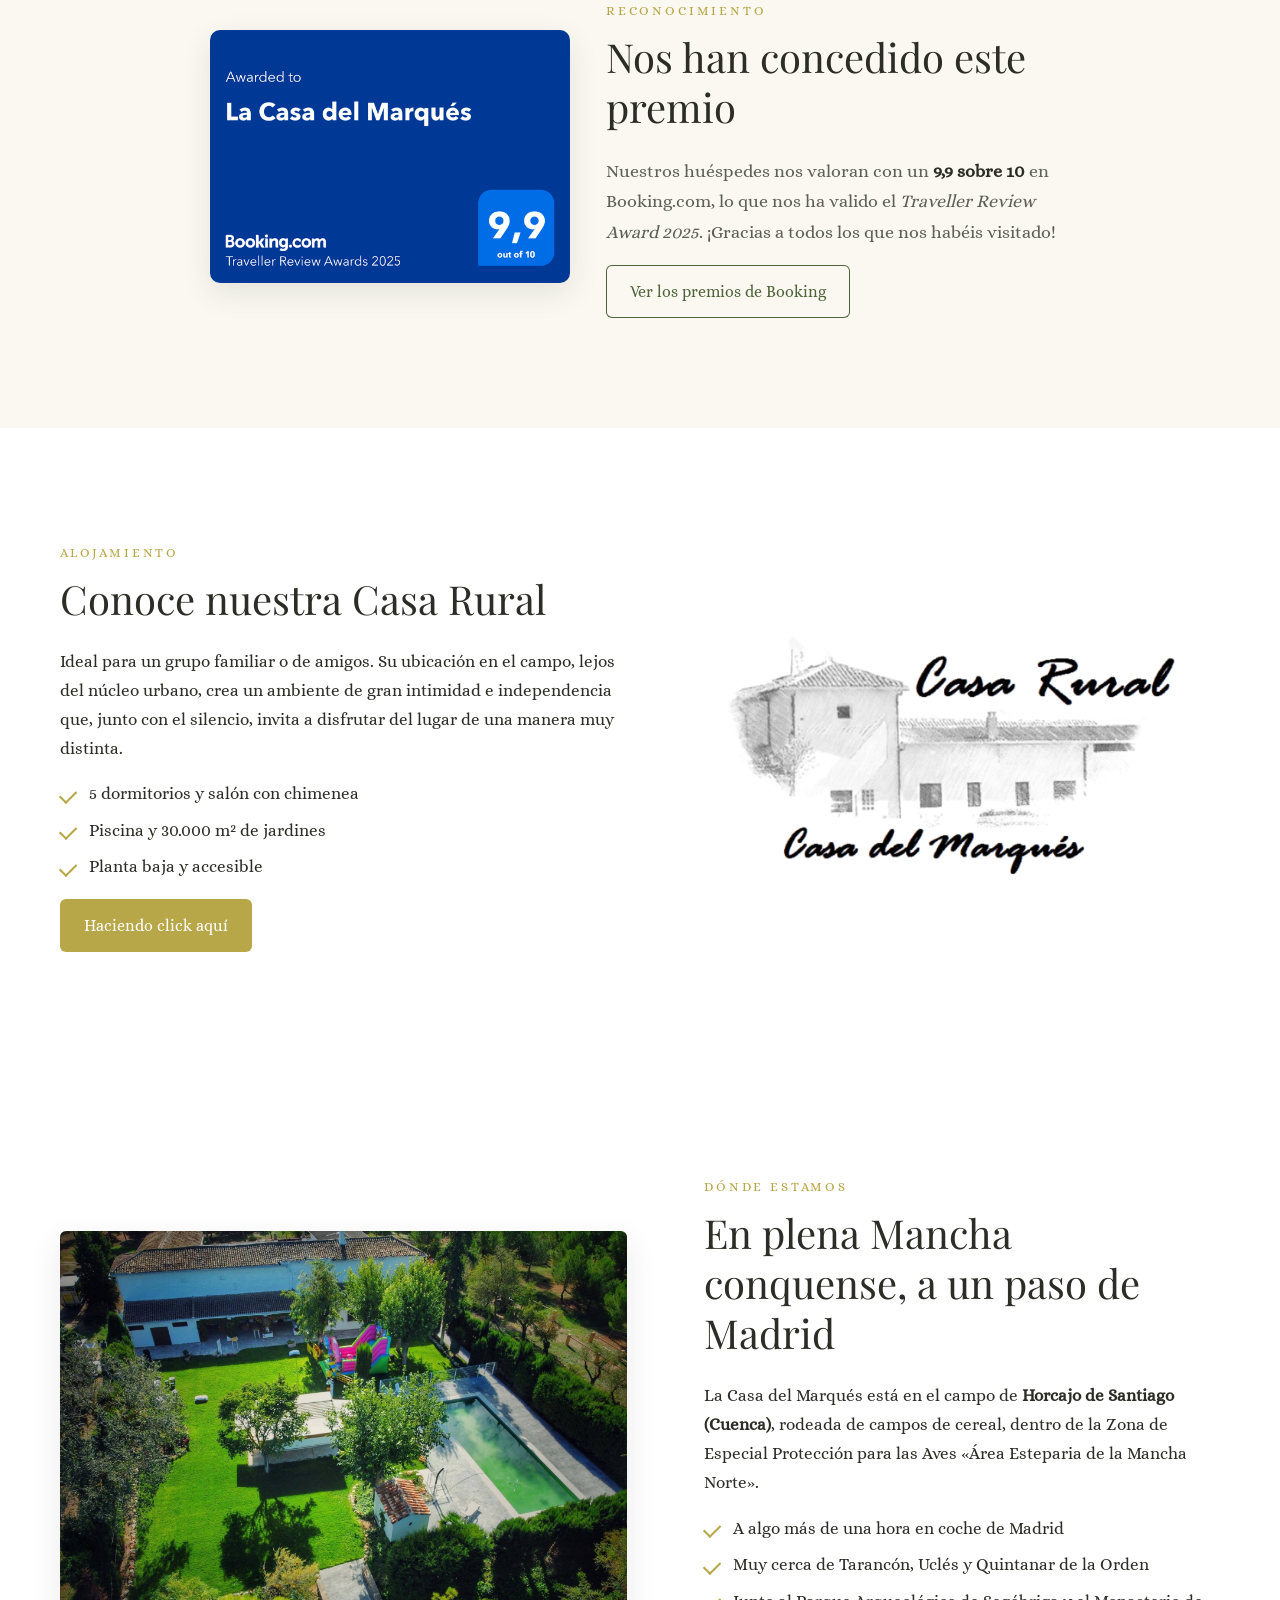
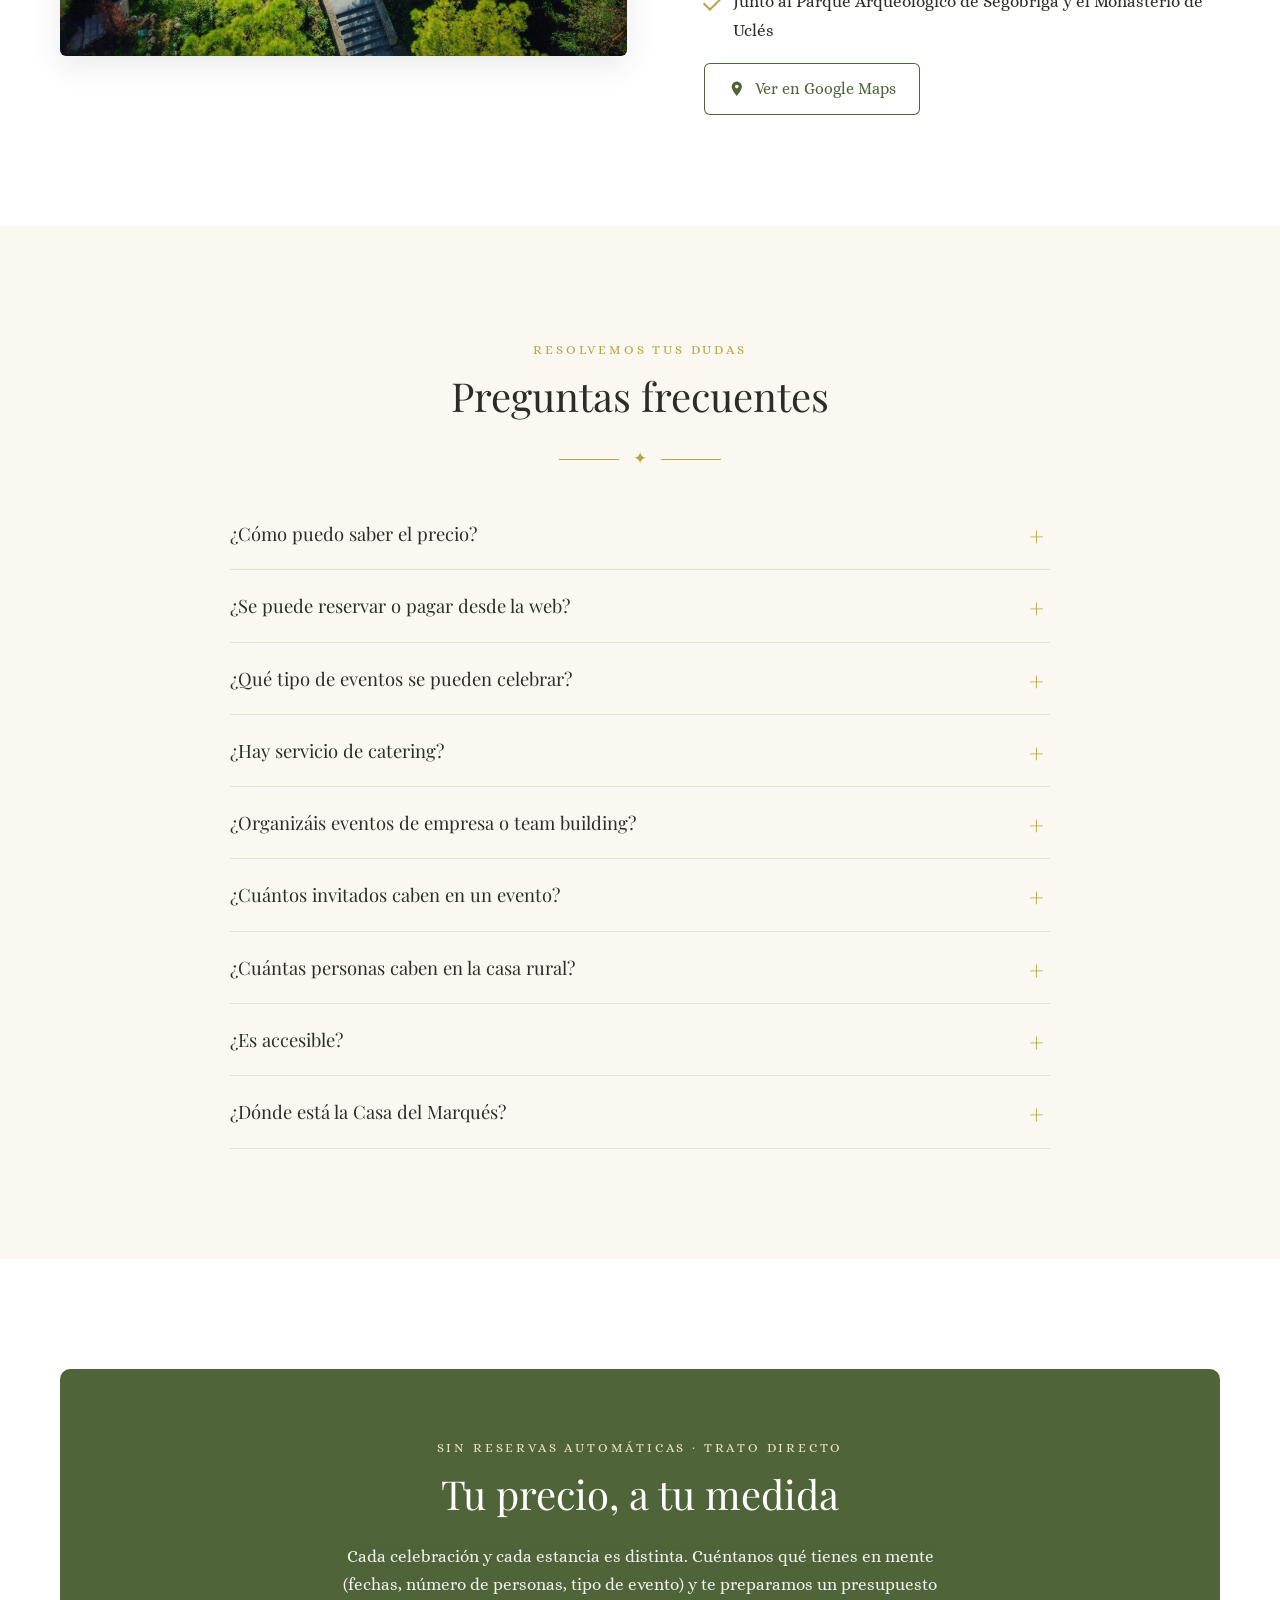
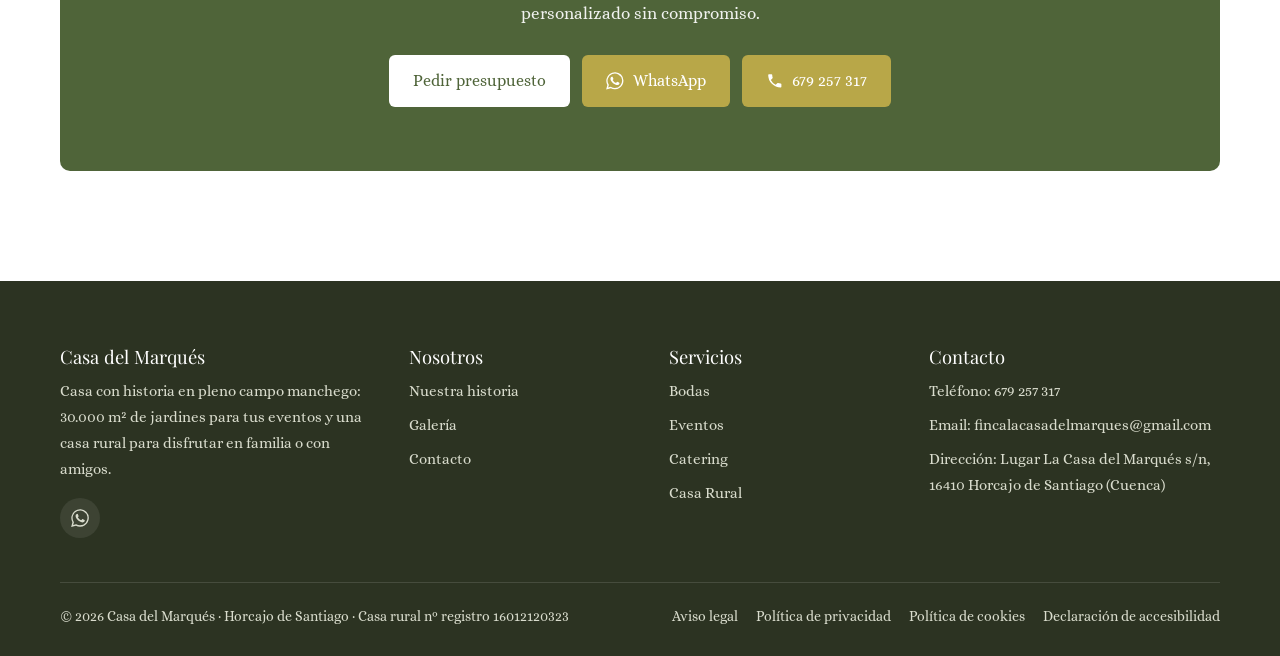
==== commit 016563a0: "Página de Bodas, menú móvil, sin redes sociales y correcciones de textos" ====
--- a/web-casa-del-marques-FINAL/index.html
+++ b/web-casa-del-marques-FINAL/index.html
@@ -21,7 +21,7 @@
 <link rel="preconnect" href="https://fonts.gstatic.com" crossorigin>
 <link href="https://fonts.googleapis.com/css2?family=Alice&family=Playfair+Display:ital,wght@0,400;0,600;1,400&display=swap" rel="stylesheet">
 <link rel="stylesheet" href="css/estilos.css">
-<script type="application/ld+json">{"@context": "https://schema.org", "@type": ["LodgingBusiness", "EventVenue"], "name": "Casa del Marqués", "description": "Finca para eventos y casa rural en Horcajo de Santiago (Cuenca): bodas, bautizos, comuniones, cumpleaños, team building y reuniones de grupo en 30.000 m² de jardines. Casa rural de 3 estrellas verdes para grupos de hasta 14 personas.", "areaServed": ["Cuenca", "Toledo", "Madrid", "Castilla-La Mancha"], "knowsAbout": ["Bodas", "Bautizos", "Comuniones", "Cumpleaños", "Team building", "Reuniones de empresa", "Turismo rural"], "url": "https://lacasadelmarques.es/", "telephone": "+34679257317", "email": "fincalacasadelmarques@gmail.com", "image": "https://lacasadelmarques.es/img/portada.jpg", "address": {"@type": "PostalAddress", "addressLocality": "Horcajo de Santiago", "postalCode": "16410", "addressRegion": "Cuenca", "addressCountry": "ES"}, "sameAs": ["https://www.instagram.com/casadelmarques_eventos", "https://www.facebook.com/eventoscasadelmarqueshorcajo"], "amenityFeature": [{"@type": "LocationFeatureSpecification", "name": "Piscina", "value": true}, {"@type": "LocationFeatureSpecification", "name": "Chimenea", "value": true}, {"@type": "LocationFeatureSpecification", "name": "Accesible", "value": true}, {"@type": "LocationFeatureSpecification", "name": "Cuna disponible", "value": true}, {"@type": "LocationFeatureSpecification", "name": "Amplios jardines", "value": true}]}</script><script type="application/ld+json">{"@context": "https://schema.org", "@type": "FAQPage", "mainEntity": [{"@type": "Question", "name": "¿Cómo puedo saber el precio?", "acceptedAnswer": {"@type": "Answer", "text": "No tenemos tarifas cerradas: cada evento o estancia se presupuesta de forma personalizada. Escríbenos con la fecha aproximada, el número de personas y lo que quieres celebrar, y te enviamos un precio sin compromiso."}}, {"@type": "Question", "name": "¿Se puede reservar o pagar desde la web?", "acceptedAnswer": {"@type": "Answer", "text": "No. Preferimos hablar contigo directamente para entender lo que necesitas. Escríbenos por el formulario, WhatsApp o teléfono y te atenderemos personalmente."}}, {"@type": "Question", "name": "¿Qué tipo de eventos se pueden celebrar?", "acceptedAnswer": {"@type": "Answer", "text": "Bodas, bautizos, comuniones, cumpleaños, despedidas de soltero/a, reuniones familiares, jubilaciones, retiros, actividades de team building y reuniones de grupo o de empresa… ¡y lo que quieras celebrar! Disponemos de 30.000 m² de jardines y praderas."}}, {"@type": "Question", "name": "¿Hay servicio de catering?", "acceptedAnswer": {"@type": "Answer", "text": "Trabajamos con empresas de catering de confianza y te ponemos en contacto con ellas para que elijas el menú que mejor se adapte a tu celebración y a tu presupuesto."}}, {"@type": "Question", "name": "¿Organizáis eventos de empresa o team building?", "acceptedAnswer": {"@type": "Answer", "text": "Sí. La finca es ideal para jornadas de team building, reuniones de grupo y encuentros de empresa en plena naturaleza, con 30.000 m² de jardines y praderas. Cuéntanos qué necesitas y te preparamos una propuesta."}}, {"@type": "Question", "name": "¿Cuántas personas caben en la casa rural?", "acceptedAnswer": {"@type": "Answer", "text": "La casa rural tiene 10 plazas en 5 dormitorios, ampliables con 2 sofás cama de matrimonio (4 plazas más) y una cuna de viaje."}}, {"@type": "Question", "name": "¿Es accesible?", "acceptedAnswer": {"@type": "Answer", "text": "Sí. La casa está en planta baja y cuenta con aseos adaptados."}}, {"@type": "Question", "name": "¿Dónde está la Casa del Marqués?", "acceptedAnswer": {"@type": "Answer", "text": "En pleno campo, en el término municipal de Horcajo de Santiago (Cuenca), en la Mancha conquense, dentro de una Zona de Especial Protección para las Aves (ZEPA) de la Red Natura 2000. Está a algo más de una hora en coche de Madrid y muy cerca de Tarancón, Uclés y el Parque Arqueológico de Segóbriga. Te enviamos la ubicación exacta al contactar."}}]}</script>
+<script type="application/ld+json">{"@context": "https://schema.org", "@type": ["LodgingBusiness", "EventVenue"], "name": "Casa del Marqués", "description": "Finca para eventos y casa rural en Horcajo de Santiago (Cuenca): bodas, bautizos, comuniones, cumpleaños, team building y reuniones de grupo en 30.000 m² de jardines. Casa rural de 3 estrellas verdes para grupos de hasta 14 personas.", "areaServed": ["Cuenca", "Toledo", "Madrid", "Castilla-La Mancha"], "knowsAbout": ["Bodas", "Bautizos", "Comuniones", "Cumpleaños", "Team building", "Reuniones de empresa", "Turismo rural"], "url": "https://lacasadelmarques.es/", "telephone": "+34679257317", "email": "fincalacasadelmarques@gmail.com", "image": "https://lacasadelmarques.es/img/portada.jpg", "address": {"@type": "PostalAddress", "addressLocality": "Horcajo de Santiago", "postalCode": "16410", "addressRegion": "Cuenca", "addressCountry": "ES"}, "amenityFeature": [{"@type": "LocationFeatureSpecification", "name": "Piscina", "value": true}, {"@type": "LocationFeatureSpecification", "name": "Chimenea", "value": true}, {"@type": "LocationFeatureSpecification", "name": "Accesible", "value": true}, {"@type": "LocationFeatureSpecification", "name": "Cuna disponible", "value": true}, {"@type": "LocationFeatureSpecification", "name": "Amplios jardines", "value": true}]}</script><script type="application/ld+json">{"@context": "https://schema.org", "@type": "FAQPage", "mainEntity": [{"@type": "Question", "name": "¿Cómo puedo saber el precio?", "acceptedAnswer": {"@type": "Answer", "text": "No tenemos tarifas cerradas: cada evento o estancia se presupuesta de forma personalizada. Escríbenos con la fecha aproximada, el número de personas y lo que quieres celebrar, y te enviamos un precio sin compromiso."}}, {"@type": "Question", "name": "¿Se puede reservar o pagar desde la web?", "acceptedAnswer": {"@type": "Answer", "text": "No. Preferimos hablar contigo directamente para entender lo que necesitas. Escríbenos por el formulario, WhatsApp o teléfono y te atenderemos personalmente."}}, {"@type": "Question", "name": "¿Qué tipo de eventos se pueden celebrar?", "acceptedAnswer": {"@type": "Answer", "text": "Bodas, bautizos, comuniones, cumpleaños, despedidas de soltero/a, reuniones familiares, jubilaciones, retiros, actividades de team building y reuniones de grupo o de empresa… ¡y lo que quieras celebrar! Disponemos de 30.000 m² de jardines y praderas."}}, {"@type": "Question", "name": "¿Hay servicio de catering?", "acceptedAnswer": {"@type": "Answer", "text": "Trabajamos con empresas de catering de confianza y te ponemos en contacto con ellas para que elijas el menú que mejor se adapte a tu celebración y a tu presupuesto."}}, {"@type": "Question", "name": "¿Organizáis eventos de empresa o team building?", "acceptedAnswer": {"@type": "Answer", "text": "Sí. La finca es ideal para jornadas de team building, reuniones de grupo y encuentros de empresa en plena naturaleza, con 30.000 m² de jardines y praderas. Cuéntanos qué necesitas y te preparamos una propuesta."}}, {"@type": "Question", "name": "¿Cuántos invitados caben en un evento?", "acceptedAnswer": {"@type": "Answer", "text": "Hasta 300 invitados. Además, parte de ellos puede alojarse en la casa rural de la finca."}}, {"@type": "Question", "name": "¿Cuántas personas caben en la casa rural?", "acceptedAnswer": {"@type": "Answer", "text": "La casa rural tiene 10 plazas en 5 dormitorios, ampliables con 2 sofás cama de matrimonio (4 plazas más) y una cuna de viaje."}}, {"@type": "Question", "name": "¿Es accesible?", "acceptedAnswer": {"@type": "Answer", "text": "Sí. La casa está en planta baja y cuenta con aseos adaptados."}}, {"@type": "Question", "name": "¿Dónde está la Casa del Marqués?", "acceptedAnswer": {"@type": "Answer", "text": "En pleno campo, en el término municipal de Horcajo de Santiago (Cuenca), en la Mancha conquense, dentro de una Zona de Especial Protección para las Aves (ZEPA) de la Red Natura 2000. Está a algo más de una hora en coche de Madrid y muy cerca de Tarancón, Uclés y el Parque Arqueológico de Segóbriga. Te enviamos la ubicación exacta al contactar."}}]}</script>
 </head>
 <body data-raiz="">
 
@@ -32,8 +32,6 @@
     <span class="redes">
       <a href="tel:+34679257317">☎ 679 257 317</a>
       <a href="mailto:fincalacasadelmarques@gmail.com" class="solo-escritorio">fincalacasadelmarques@gmail.com</a>
-      <a href="https://www.instagram.com/casadelmarques_eventos" target="_blank" rel="noopener">Instagram</a>
-      <a href="https://www.facebook.com/eventoscasadelmarqueshorcajo" target="_blank" rel="noopener">Facebook</a>
     </span>
   </div>
 </div>
@@ -48,11 +46,11 @@
       <ul class="menu">
         <li><a href="./" aria-current="page">Inicio</a></li>
         <li><a href="conocenos/">Conócenos</a></li>
+        <li><a href="bodas/">Bodas</a></li>
         <li class="submenu"><a href="eventos/">Servicios ▾</a>
           <ul>
             <li><a href="eventos/">Eventos</a></li>
             <li><a href="catering/">Catering</a></li>
-            <li><a href="casa-rural/">Casa Rural</a></li>
           </ul>
         </li>
         <li><a href="casa-rural/">Casa Rural</a></li>
@@ -80,6 +78,18 @@
     <a class="destacado" href="conocenos/" style="text-decoration:none"><svg viewBox="0 0 24 24" aria-hidden="true"><path d="M10 20v-6h4v6h5v-8h3L12 3 2 12h3v8z"/></svg><div class="num">Casa con historia</div><p>Conservándose en el tiempo</p></a>
     <a class="destacado" href="casa-rural/" style="text-decoration:none"><svg viewBox="0 0 24 24" aria-hidden="true"><path d="M17 8C8 10 5.9 16.2 3.8 21.3l1.9.7 1-2.3c.5.2 1 .3 1.3.3C19 20 22 3 22 3c-1 2-8 2.3-13 3.3S2 11.5 2 13.5s1.8 3.8 1.8 3.8C7 8 17 8 17 8z"/></svg><div class="num">30 mil</div><p>Metros cuadrados de jardines</p></a>
     <a class="destacado" href="galeria/" style="text-decoration:none"><svg viewBox="0 0 24 24" aria-hidden="true"><path d="M17 12h2L12 2 5 12h2l-4 6h7v4h4v-4h7z"/></svg><div class="num">Paraje natural</div><p>En medio del campo</p></a>
+  </div>
+</section>
+
+<section class="banda-bodas">
+  <div class="foto-fondo"><img src="img/galeria/vista-aerea-finca-atardecer.jpg" alt="" loading="lazy"></div>
+  <div class="contenedor">
+    <div class="texto">
+      <span class="antetitulo">Bodas</span>
+      <h2>Vuestra boda en una finca histórica, solo para vosotros</h2>
+      <p>Hasta 300 invitados, 30.000 m² de jardines y alojamiento en la propia finca, a algo más de una hora de Madrid. Desde 20 € por invitado.</p>
+      <div class="botones"><a class="btn btn--dorado" href="bodas/#visita">Reserva una visita a la finca</a><a class="btn btn--blanco" href="bodas/">Descubre las bodas</a></div>
+    </div>
   </div>
 </section>
 
@@ -168,6 +178,7 @@
 <details><summary>¿Qué tipo de eventos se pueden celebrar?</summary><p>Bodas, bautizos, comuniones, cumpleaños, despedidas de soltero/a, reuniones familiares, jubilaciones, retiros, actividades de team building y reuniones de grupo o de empresa… ¡y lo que quieras celebrar! Disponemos de 30.000 m² de jardines y praderas.</p></details>
 <details><summary>¿Hay servicio de catering?</summary><p>Trabajamos con empresas de catering de confianza y te ponemos en contacto con ellas para que elijas el menú que mejor se adapte a tu celebración y a tu presupuesto.</p></details>
 <details><summary>¿Organizáis eventos de empresa o team building?</summary><p>Sí. La finca es ideal para jornadas de team building, reuniones de grupo y encuentros de empresa en plena naturaleza, con 30.000 m² de jardines y praderas. Cuéntanos qué necesitas y te preparamos una propuesta.</p></details>
+<details><summary>¿Cuántos invitados caben en un evento?</summary><p>Hasta 300 invitados. Además, parte de ellos puede alojarse en la casa rural de la finca.</p></details>
 <details><summary>¿Cuántas personas caben en la casa rural?</summary><p>La casa rural tiene 10 plazas en 5 dormitorios, ampliables con 2 sofás cama de matrimonio (4 plazas más) y una cuna de viaje.</p></details>
 <details><summary>¿Es accesible?</summary><p>Sí. La casa está en planta baja y cuenta con aseos adaptados.</p></details>
 <details><summary>¿Dónde está la Casa del Marqués?</summary><p>En pleno campo, en el término municipal de Horcajo de Santiago (Cuenca), en la Mancha conquense, dentro de una Zona de Especial Protección para las Aves (ZEPA) de la Red Natura 2000. Está a algo más de una hora en coche de Madrid y muy cerca de Tarancón, Uclés y el Parque Arqueológico de Segóbriga. Te enviamos la ubicación exacta al contactar.</p></details></div>
@@ -199,8 +210,6 @@
         <h4>Casa del Marqués</h4>
         <p>Casa con historia en pleno campo manchego: 30.000 m² de jardines para tus eventos y una casa rural para disfrutar en familia o con amigos.</p>
         <div class="redes">
-          <a href="https://www.instagram.com/casadelmarques_eventos" target="_blank" rel="noopener" aria-label="Instagram"><svg viewBox="0 0 24 24" aria-hidden="true"><path d="M12 2.2c3.2 0 3.6 0 4.8.1 3.3.1 4.8 1.7 4.9 4.9.1 1.3.1 1.6.1 4.8s0 3.6-.1 4.8c-.1 3.2-1.7 4.8-4.9 4.9-1.3.1-1.6.1-4.8.1s-3.6 0-4.8-.1c-3.3-.1-4.8-1.7-4.9-4.9C2.2 15.6 2.2 15.2 2.2 12s0-3.6.1-4.8C2.4 3.9 3.9 2.4 7.2 2.3c1.2-.1 1.6-.1 4.8-.1zM12 0C8.7 0 8.3 0 7.1.1 2.7.3.3 2.7.1 7.1 0 8.3 0 8.7 0 12s0 3.7.1 4.9c.2 4.4 2.6 6.8 7 7 1.2.1 1.6.1 4.9.1s3.7 0 4.9-.1c4.4-.2 6.8-2.6 7-7 .1-1.2.1-1.6.1-4.9s0-3.7-.1-4.9c-.2-4.4-2.6-6.8-7-7C15.7 0 15.3 0 12 0zm0 5.8a6.2 6.2 0 1 0 0 12.4 6.2 6.2 0 0 0 0-12.4zM12 16a4 4 0 1 1 0-8 4 4 0 0 1 0 8zm6.4-11.8a1.4 1.4 0 1 0 0 2.9 1.4 1.4 0 0 0 0-2.9z"/></svg></a>
-          <a href="https://www.facebook.com/eventoscasadelmarqueshorcajo" target="_blank" rel="noopener" aria-label="Facebook"><svg viewBox="0 0 24 24" aria-hidden="true"><path d="M9 8H6v4h3v12h5V12h3.6l.4-4h-4V6.3c0-1 .2-1.3 1.1-1.3H18V0h-3.8C10.6 0 9 1.6 9 4.6z"/></svg></a>
           <a href="https://wa.me/34679257317" target="_blank" rel="noopener" aria-label="WhatsApp"><svg viewBox="0 0 24 24" aria-hidden="true"><path d="M17.5 14.4c-.3-.1-1.8-.9-2-1s-.5-.1-.7.1-.8 1-.9 1.2-.3.2-.6.1a8 8 0 0 1-2.4-1.5 9 9 0 0 1-1.6-2c-.2-.3 0-.5.1-.6l.4-.5.3-.5v-.5l-.9-2.2c-.2-.6-.5-.5-.7-.5h-.6a1.1 1.1 0 0 0-.8.4 3.4 3.4 0 0 0-1 2.5 5.9 5.9 0 0 0 1.2 3.1 13.4 13.4 0 0 0 5.2 4.6c.7.3 1.3.5 1.7.6a4.2 4.2 0 0 0 1.9.1 3.1 3.1 0 0 0 2-1.4 2.5 2.5 0 0 0 .2-1.4c-.1-.1-.3-.2-.6-.3zM12 21.8a9.9 9.9 0 0 1-5-1.4l-.4-.2-3.7 1 1-3.6-.2-.4A9.9 9.9 0 1 1 12 21.8zm8.4-18.3A11.8 11.8 0 0 0 1.9 17.7L.2 24l6.4-1.7A11.8 11.8 0 0 0 23.8 12a11.7 11.7 0 0 0-3.4-8.5z"/></svg></a>
         </div>
       </div>
@@ -215,6 +224,7 @@
       <div>
         <h4>Servicios</h4>
         <ul>
+          <li><a href="bodas/">Bodas</a></li>
           <li><a href="eventos/">Eventos</a></li>
           <li><a href="catering/">Catering</a></li>
           <li><a href="casa-rural/">Casa Rural</a></li>
--- a/web-casa-del-marques-FINAL/css/estilos.css
+++ b/web-casa-del-marques-FINAL/css/estilos.css
@@ -77,7 +77,7 @@
 .barra-top a:hover { text-decoration: underline; }
 .barra-top .redes { display: flex; gap: 14px; }
 
-.cabecera { position: sticky; top: 0; z-index: 50; background: rgba(255,255,255,.97); backdrop-filter: blur(6px); border-bottom: 1px solid var(--borde); }
+.cabecera { position: sticky; top: 0; z-index: 50; background: var(--blanco); border-bottom: 1px solid var(--borde); }
 .cabecera .contenedor { display: flex; align-items: center; justify-content: space-between; min-height: 82px; gap: 20px; }
 .logo { display: flex; align-items: center; gap: 12px; text-decoration: none; color: var(--texto); }
 .logo img { height: 62px; width: auto; }
@@ -99,8 +99,12 @@
 
 @media (max-width: 960px) {
   .boton-menu { display: block; }
-  .nav { position: fixed; inset: 82px 0 0 0; background: var(--blanco); transform: translateX(100%); transition: transform .3s; overflow-y: auto; }
-  .nav.abierto { transform: none; }
+  /* Menú desplegable del móvil: baja justo debajo de la cabecera */
+  .nav { position: absolute; top: 100%; left: 0; right: 0; max-height: calc(100vh - 82px); overflow-y: auto; background: var(--blanco); box-shadow: var(--sombra); border-top: 1px solid var(--borde); display: none; }
+  .nav.abierto { display: block; }
+  .boton-menu[aria-expanded="true"] span:nth-child(1) { transform: translateY(8px) rotate(45deg); }
+  .boton-menu[aria-expanded="true"] span:nth-child(2) { opacity: 0; }
+  .boton-menu[aria-expanded="true"] span:nth-child(3) { transform: translateY(-8px) rotate(-45deg); }
   .menu { flex-direction: column; align-items: stretch; padding: 16px; gap: 0; }
   .menu a { padding: 14px 8px; border-bottom: 1px solid var(--borde); font-size: 1.1rem; }
   .submenu > ul { position: static; opacity: 1; visibility: visible; transform: none; box-shadow: none; padding: 0 0 0 16px; }
@@ -274,8 +278,9 @@
 .pendiente { background: #fff6d6; padding: 0 4px; border-radius: 3px; }
 
 /* ---------- Animación de aparición ---------- */
-.aparece { opacity: 0; transform: translateY(18px); transition: opacity .8s, transform .8s; }
-.aparece.visible { opacity: 1; transform: none; }
+/* Las secciones siempre visibles; solo un pequeño desplazamiento al aparecer */
+.aparece { transform: translateY(12px); transition: transform .8s; }
+.aparece.visible { transform: none; }
 @media (prefers-reduced-motion: reduce) { .aparece { opacity: 1; transform: none; } * { scroll-behavior: auto !important; } }
 a.trampa:focus { left: 16px; top: 16px; z-index: 300; background: var(--verde); color: #fff; padding: 10px 16px; border-radius: 6px; }
 .premio-img { width: min(360px, 100%); height: auto; border-radius: 10px; box-shadow: var(--sombra); }
@@ -285,3 +290,41 @@
 .foto--dibujo img { object-fit: contain; }
 .bloque .foto--dibujo { box-shadow: none; }
 @media (min-width: 900px) { .eventos-lista { grid-template-columns: repeat(5, 1fr); } }
+
+/* ---------- Página de bodas ---------- */
+.cifras-boda { background: var(--verde); color: var(--blanco); }
+.cifras-boda .contenedor { display: grid; grid-template-columns: repeat(4, 1fr); gap: 16px; padding-block: 28px; text-align: center; }
+.cifras-boda b { display: block; font-family: var(--titulos); font-size: clamp(1.6rem, 3.5vw, 2.3rem); font-weight: 400; color: var(--dorado-claro); line-height: 1.1; }
+.cifras-boda span { font-size: .85rem; letter-spacing: .08em; text-transform: uppercase; opacity: .9; }
+@media (max-width: 700px) { .cifras-boda .contenedor { grid-template-columns: repeat(2, 1fr); row-gap: 22px; } }
+.virtudes { display: grid; grid-template-columns: repeat(4, 1fr); gap: 20px; }
+.virtudes .caja p { margin: 0; color: var(--texto-suave); font-size: .97rem; }
+@media (max-width: 1000px) { .virtudes { grid-template-columns: repeat(2, 1fr); } }
+@media (max-width: 560px) { .virtudes { grid-template-columns: 1fr; } }
+.columnas-incluye { display: grid; grid-template-columns: 1fr 1fr 1fr; gap: 24px; align-items: stretch; }
+@media (max-width: 900px) { .columnas-incluye { grid-template-columns: 1fr; } }
+.lista-neutra li::before { border-color: var(--texto-suave); }
+.caja--precio { background: var(--verde); color: var(--blanco); border-color: var(--verde); display: flex; flex-direction: column; gap: 10px; }
+.caja--precio h3, .caja--precio p { color: var(--blanco); }
+.caja--precio .precio { font-family: var(--titulos); font-size: 1.3rem; margin: 0; }
+.caja--precio .precio b { font-size: 2.6rem; font-weight: 400; color: var(--dorado-claro); }
+.caja--precio .btn { background: var(--blanco); color: var(--verde); align-self: flex-start; margin-top: auto; }
+.pasos { list-style: none; counter-reset: paso; display: grid; grid-template-columns: repeat(3, 1fr); gap: 24px; padding: 0; margin: 0; }
+.pasos li { counter-increment: paso; background: var(--crema); border-radius: var(--radio); padding: 28px 24px 24px; position: relative; }
+.pasos li::before { content: counter(paso); font-family: var(--titulos); font-size: 2.4rem; color: var(--dorado); line-height: 1; display: block; margin-bottom: 8px; }
+.pasos b { display: block; font-family: var(--titulos); font-weight: 400; font-size: 1.25rem; margin-bottom: 6px; }
+.pasos span { color: var(--texto-suave); }
+@media (max-width: 800px) { .pasos { grid-template-columns: 1fr; } }
+#visita { scroll-margin-top: 90px; }
+.eventos-lista a.enlace-boda { display: block; color: inherit; text-decoration: none; }
+.eventos-lista li:has(.enlace-boda) { border-color: var(--dorado); }
+
+/* ---------- Banda de bodas en la portada ---------- */
+.banda-bodas { position: relative; color: var(--blanco); overflow: hidden; }
+.banda-bodas .foto-fondo { position: absolute; inset: 0; }
+.banda-bodas .foto-fondo img { width: 100%; height: 100%; object-fit: cover; }
+.banda-bodas::after { content: ""; position: absolute; inset: 0; background: linear-gradient(90deg, rgba(20,24,14,.78), rgba(20,24,14,.25)); }
+.banda-bodas .contenedor { position: relative; z-index: 2; padding-block: clamp(64px, 10vw, 120px); }
+.banda-bodas .texto { max-width: 560px; }
+.banda-bodas h2, .banda-bodas p { color: var(--blanco); }
+.banda-bodas .antetitulo { color: var(--dorado-claro); }
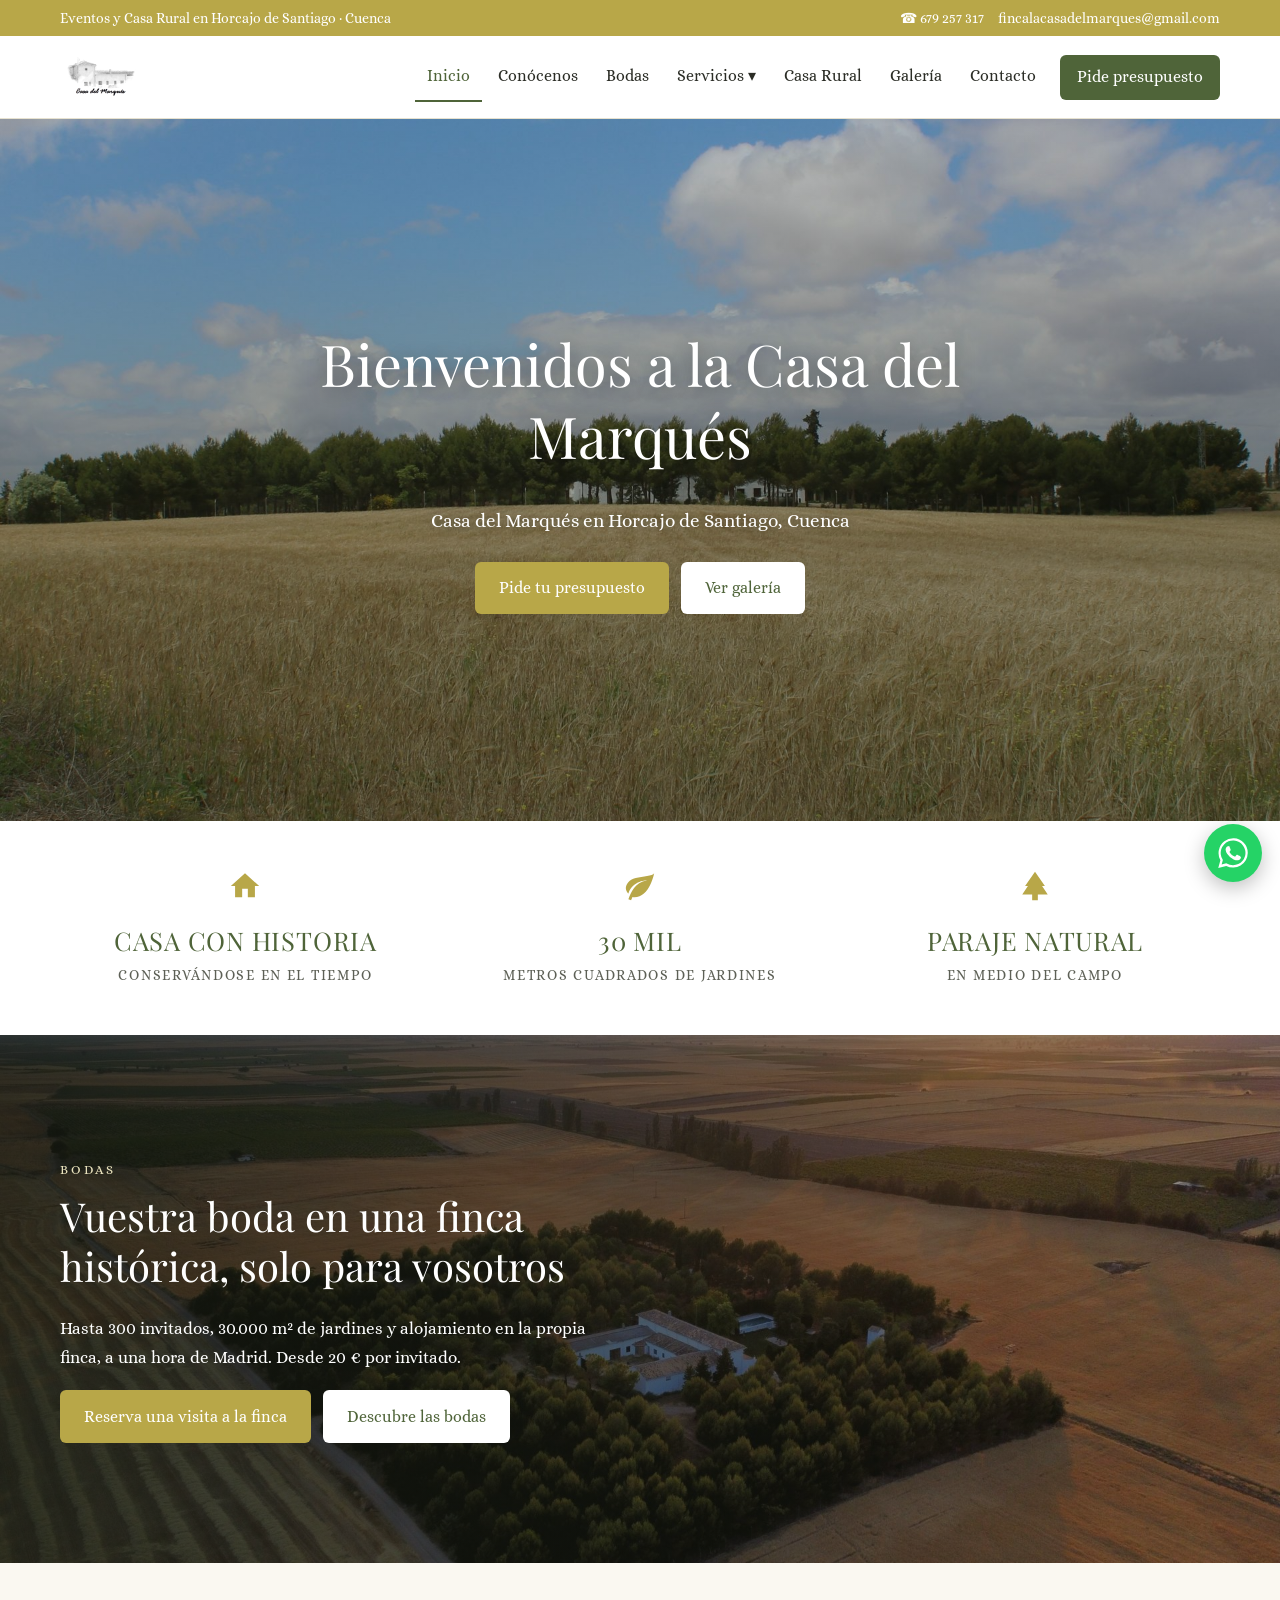
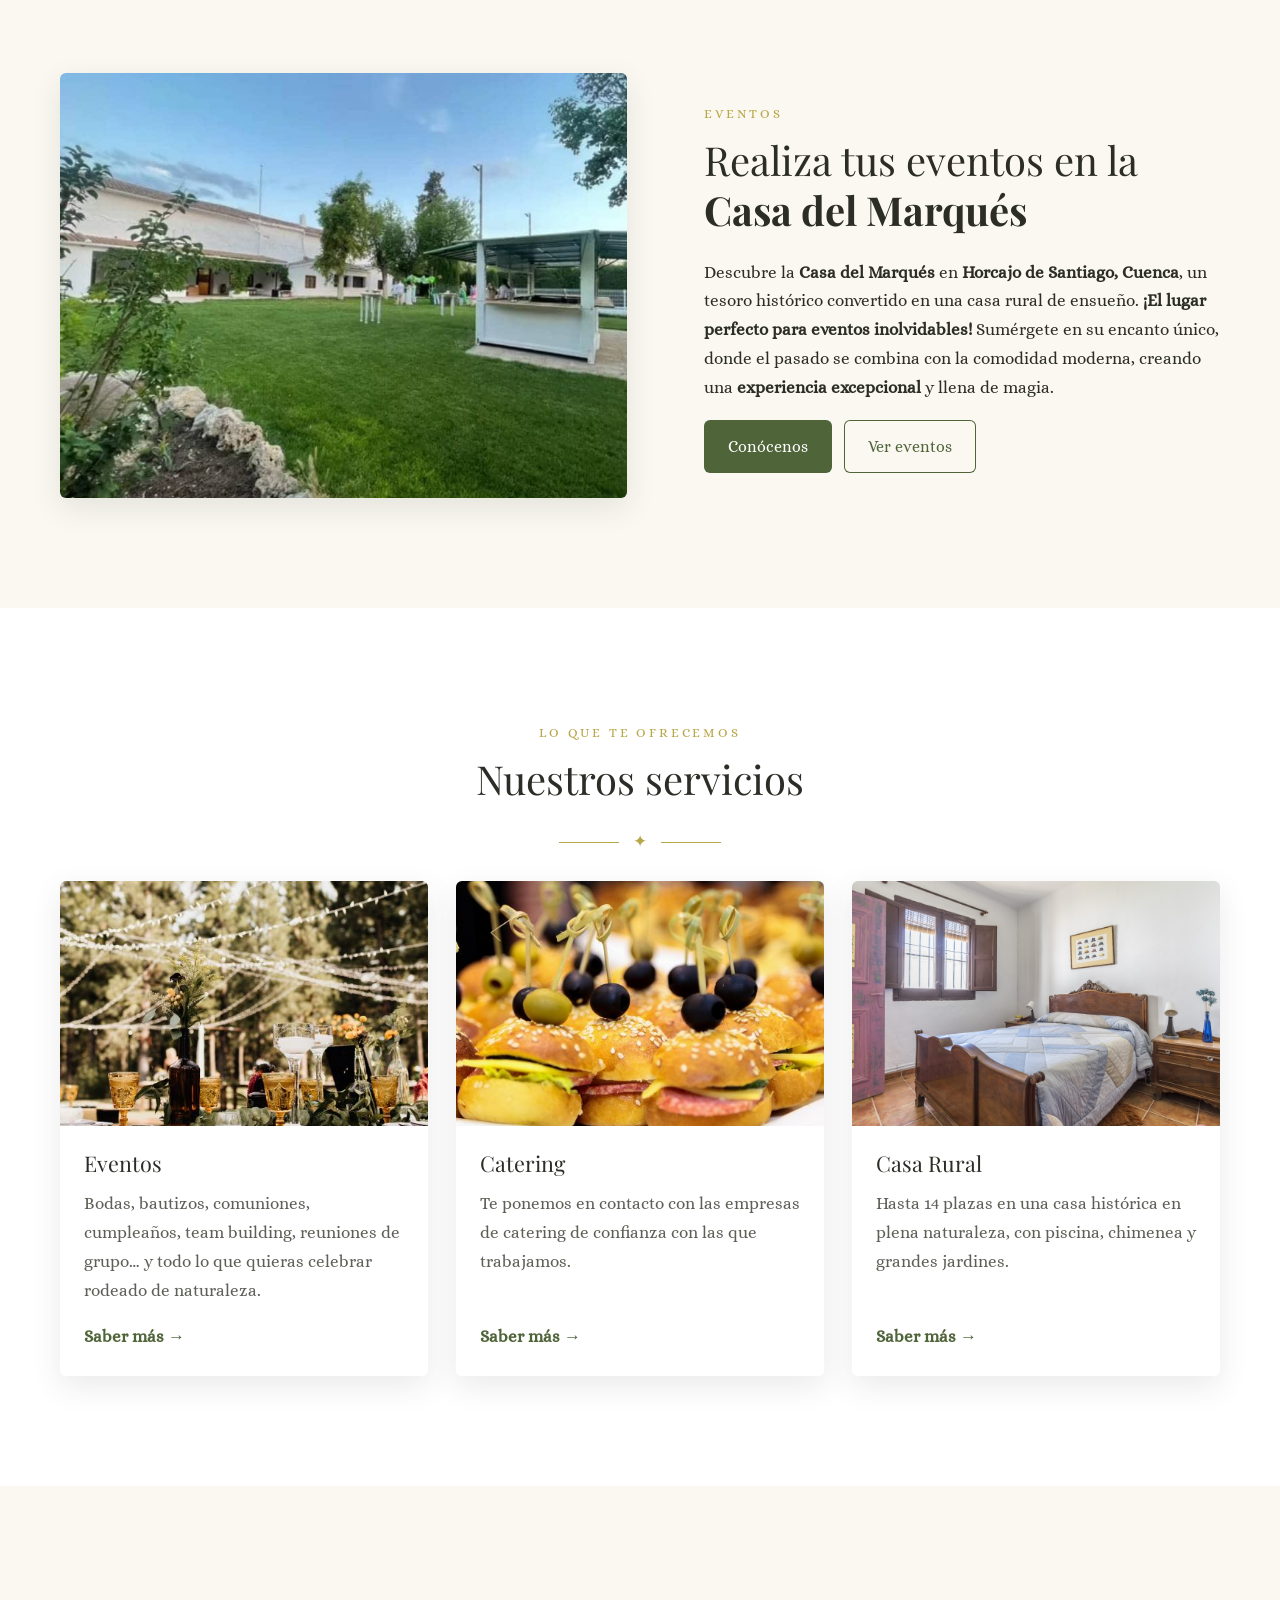
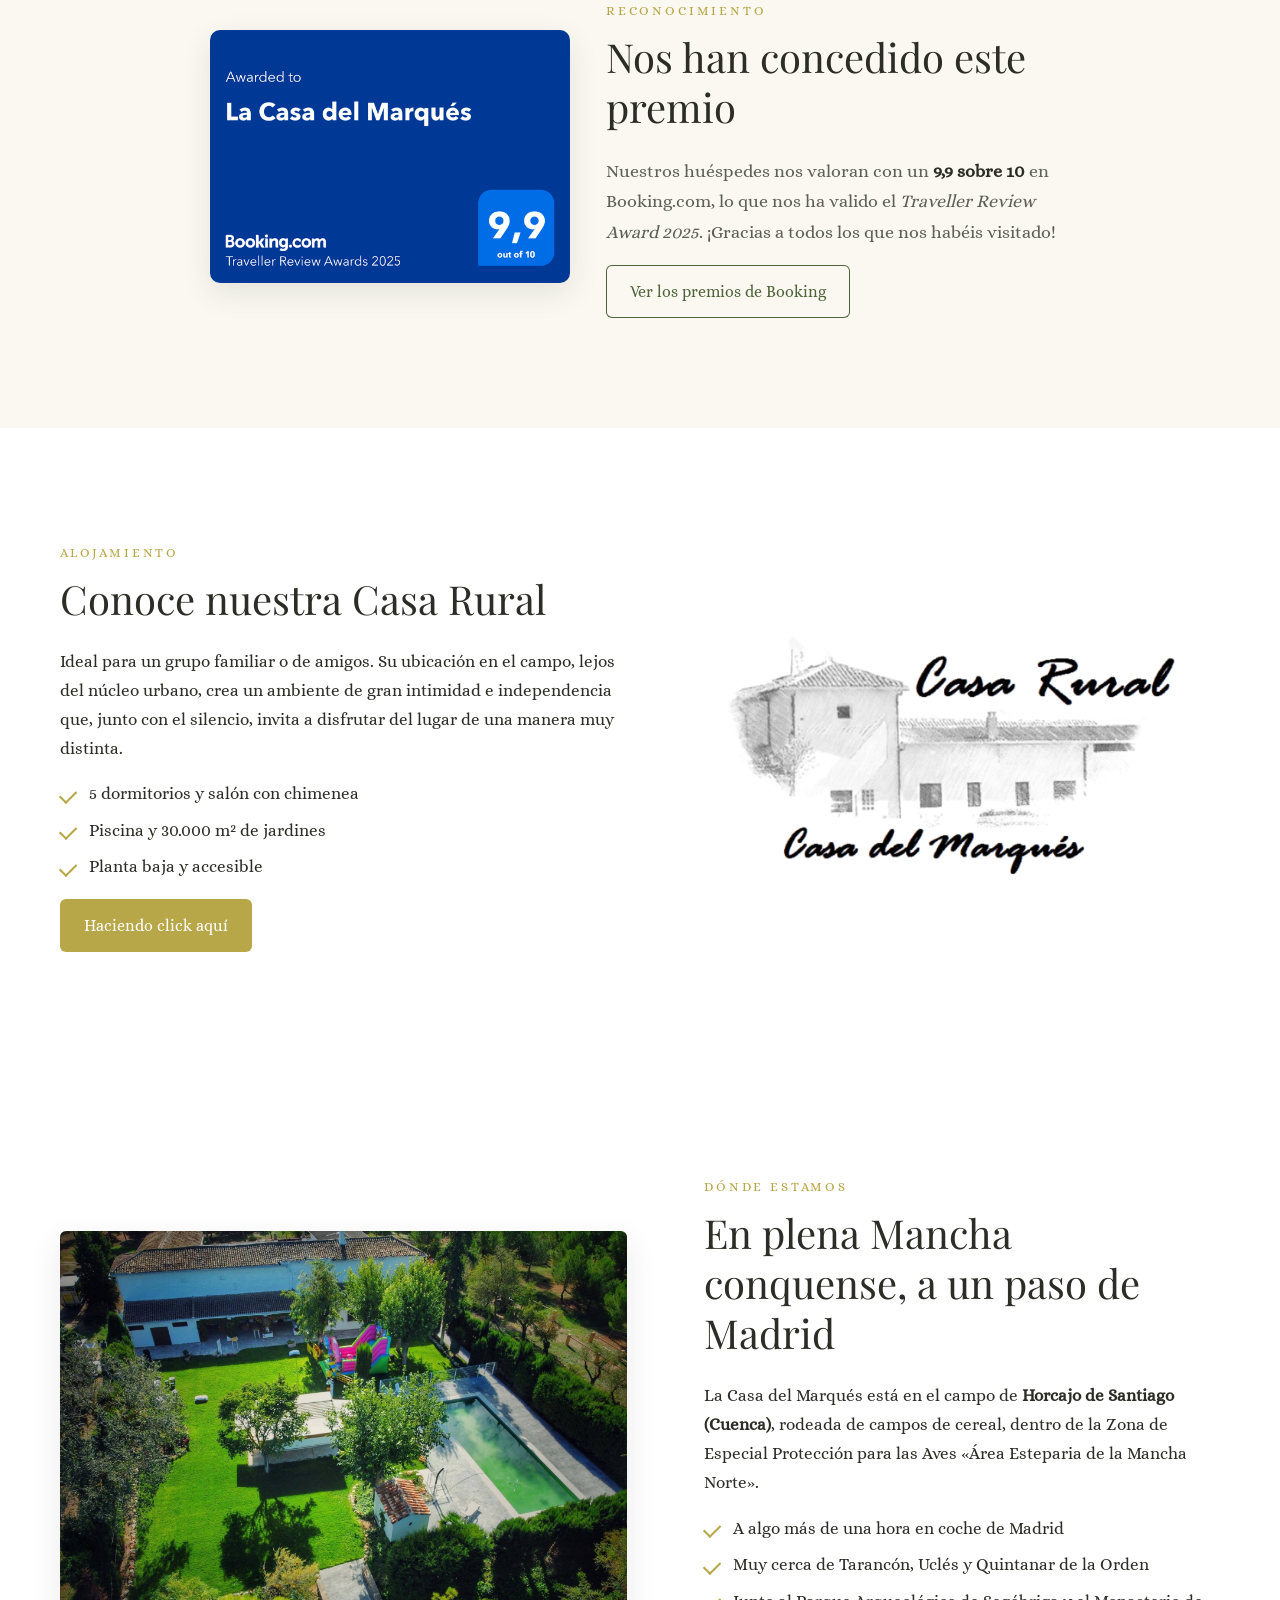
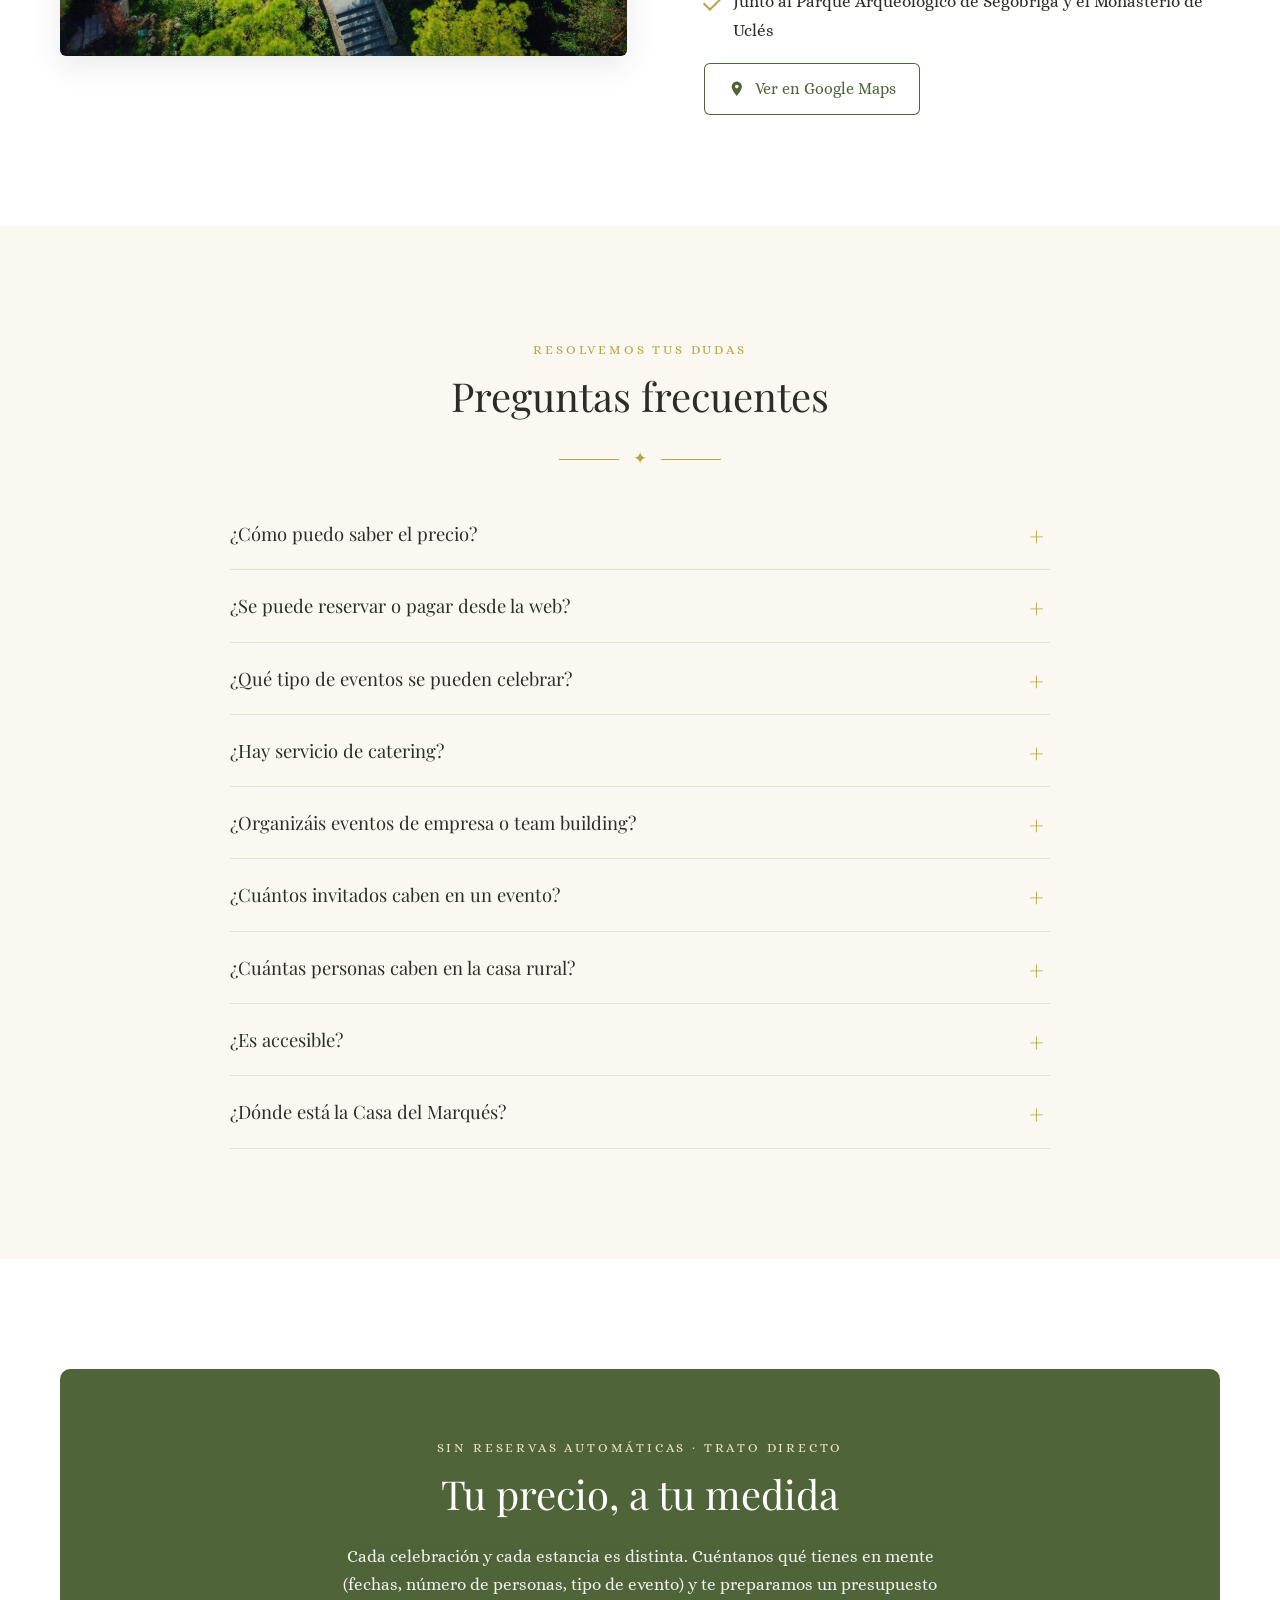
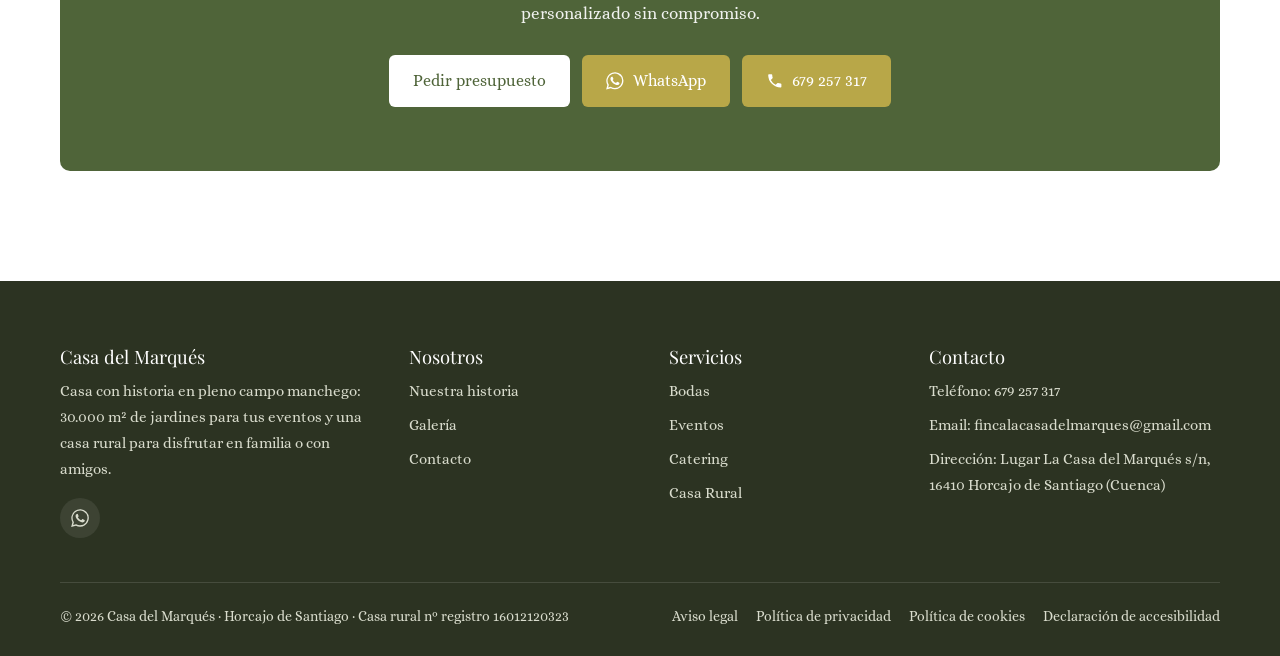
==== commit 9e5929a0: "Bodas: a una hora de Madrid, alojamiento, mascotas y personalizable" ====
--- a/web-casa-del-marques-FINAL/index.html
+++ b/web-casa-del-marques-FINAL/index.html
@@ -87,7 +87,7 @@
     <div class="texto">
       <span class="antetitulo">Bodas</span>
       <h2>Vuestra boda en una finca histórica, solo para vosotros</h2>
-      <p>Hasta 300 invitados, 30.000 m² de jardines y alojamiento en la propia finca, a algo más de una hora de Madrid. Desde 20 € por invitado.</p>
+      <p>Hasta 300 invitados, 30.000 m² de jardines y alojamiento en la propia finca, a una hora de Madrid. Desde 20 € por invitado.</p>
       <div class="botones"><a class="btn btn--dorado" href="bodas/#visita">Reserva una visita a la finca</a><a class="btn btn--blanco" href="bodas/">Descubre las bodas</a></div>
     </div>
   </div>
--- a/web-casa-del-marques-FINAL/css/estilos.css
+++ b/web-casa-del-marques-FINAL/css/estilos.css
@@ -297,9 +297,9 @@
 .cifras-boda b { display: block; font-family: var(--titulos); font-size: clamp(1.6rem, 3.5vw, 2.3rem); font-weight: 400; color: var(--dorado-claro); line-height: 1.1; }
 .cifras-boda span { font-size: .85rem; letter-spacing: .08em; text-transform: uppercase; opacity: .9; }
 @media (max-width: 700px) { .cifras-boda .contenedor { grid-template-columns: repeat(2, 1fr); row-gap: 22px; } }
-.virtudes { display: grid; grid-template-columns: repeat(4, 1fr); gap: 20px; }
+.virtudes { display: grid; grid-template-columns: repeat(5, 1fr); gap: 18px; }
 .virtudes .caja p { margin: 0; color: var(--texto-suave); font-size: .97rem; }
-@media (max-width: 1000px) { .virtudes { grid-template-columns: repeat(2, 1fr); } }
+@media (max-width: 1100px) { .virtudes { grid-template-columns: repeat(2, 1fr); } }
 @media (max-width: 560px) { .virtudes { grid-template-columns: 1fr; } }
 .columnas-incluye { display: grid; grid-template-columns: 1fr 1fr 1fr; gap: 24px; align-items: stretch; }
 @media (max-width: 900px) { .columnas-incluye { grid-template-columns: 1fr; } }
